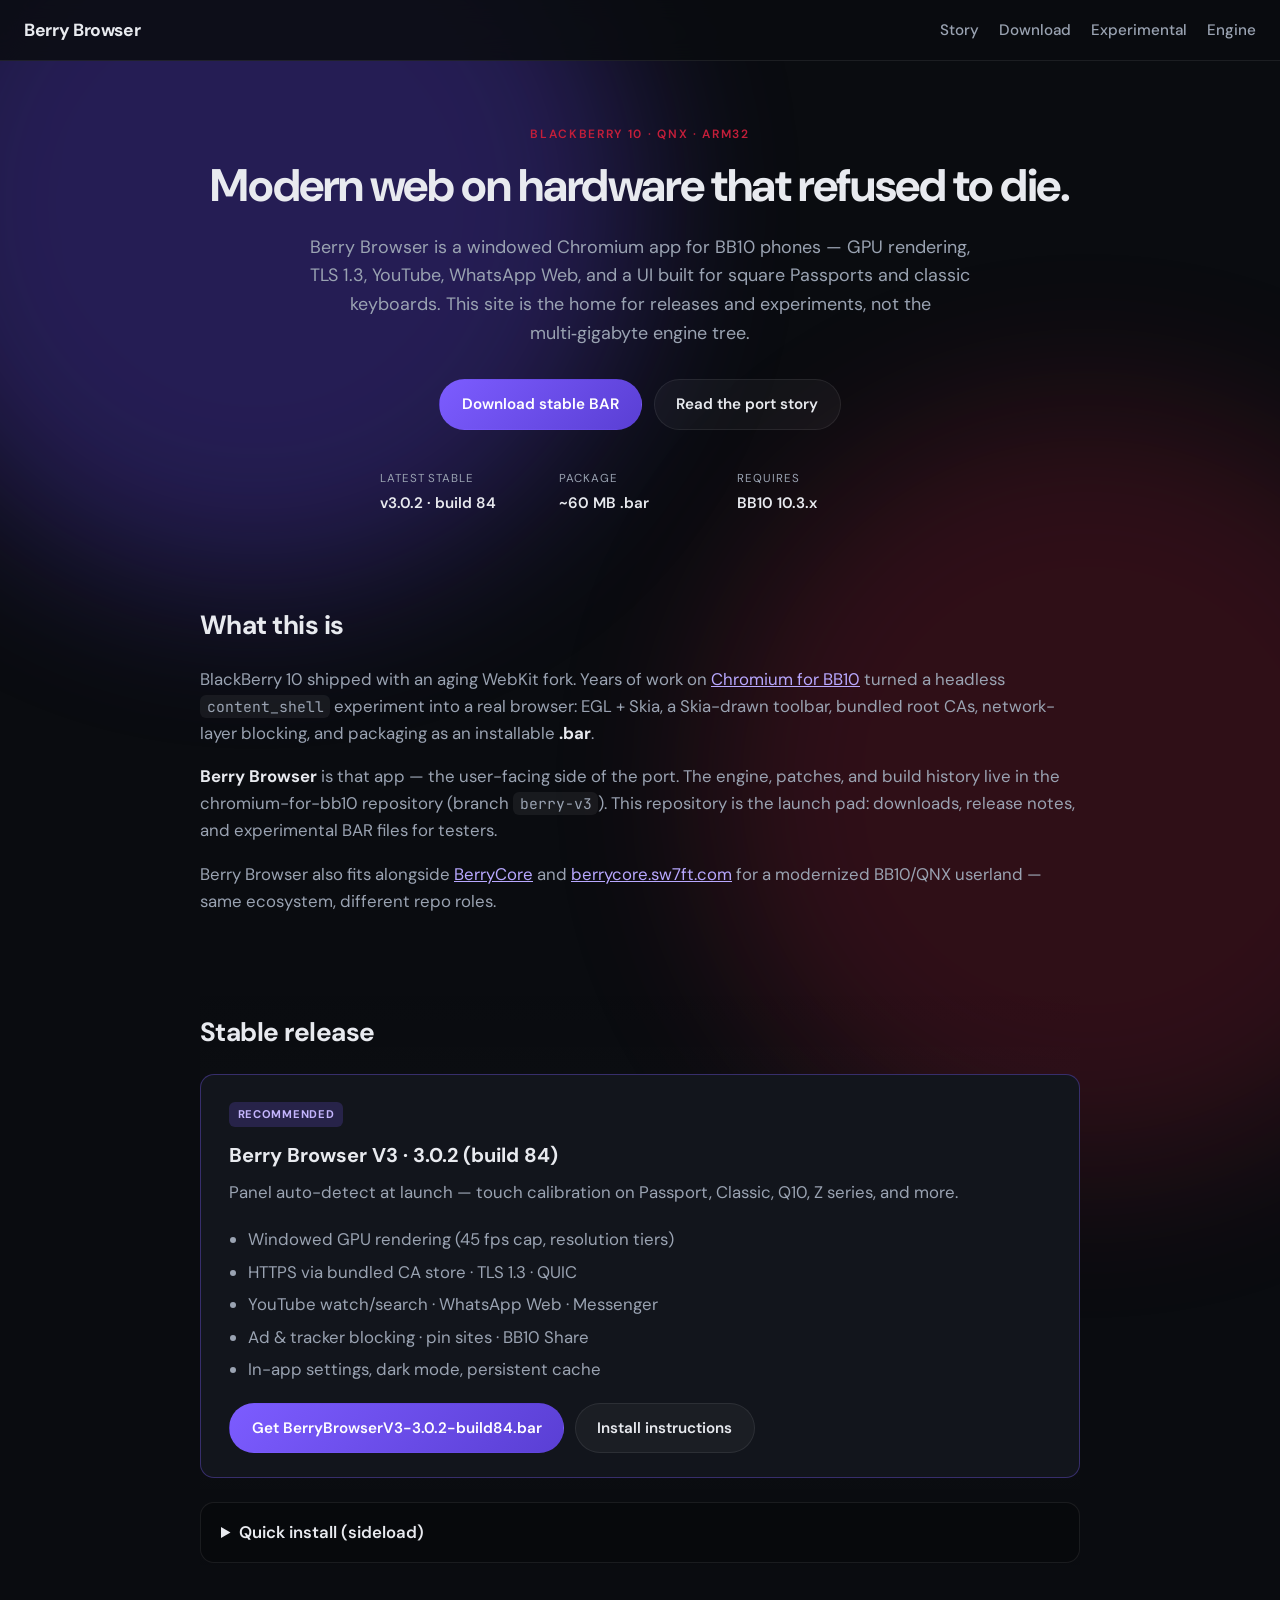
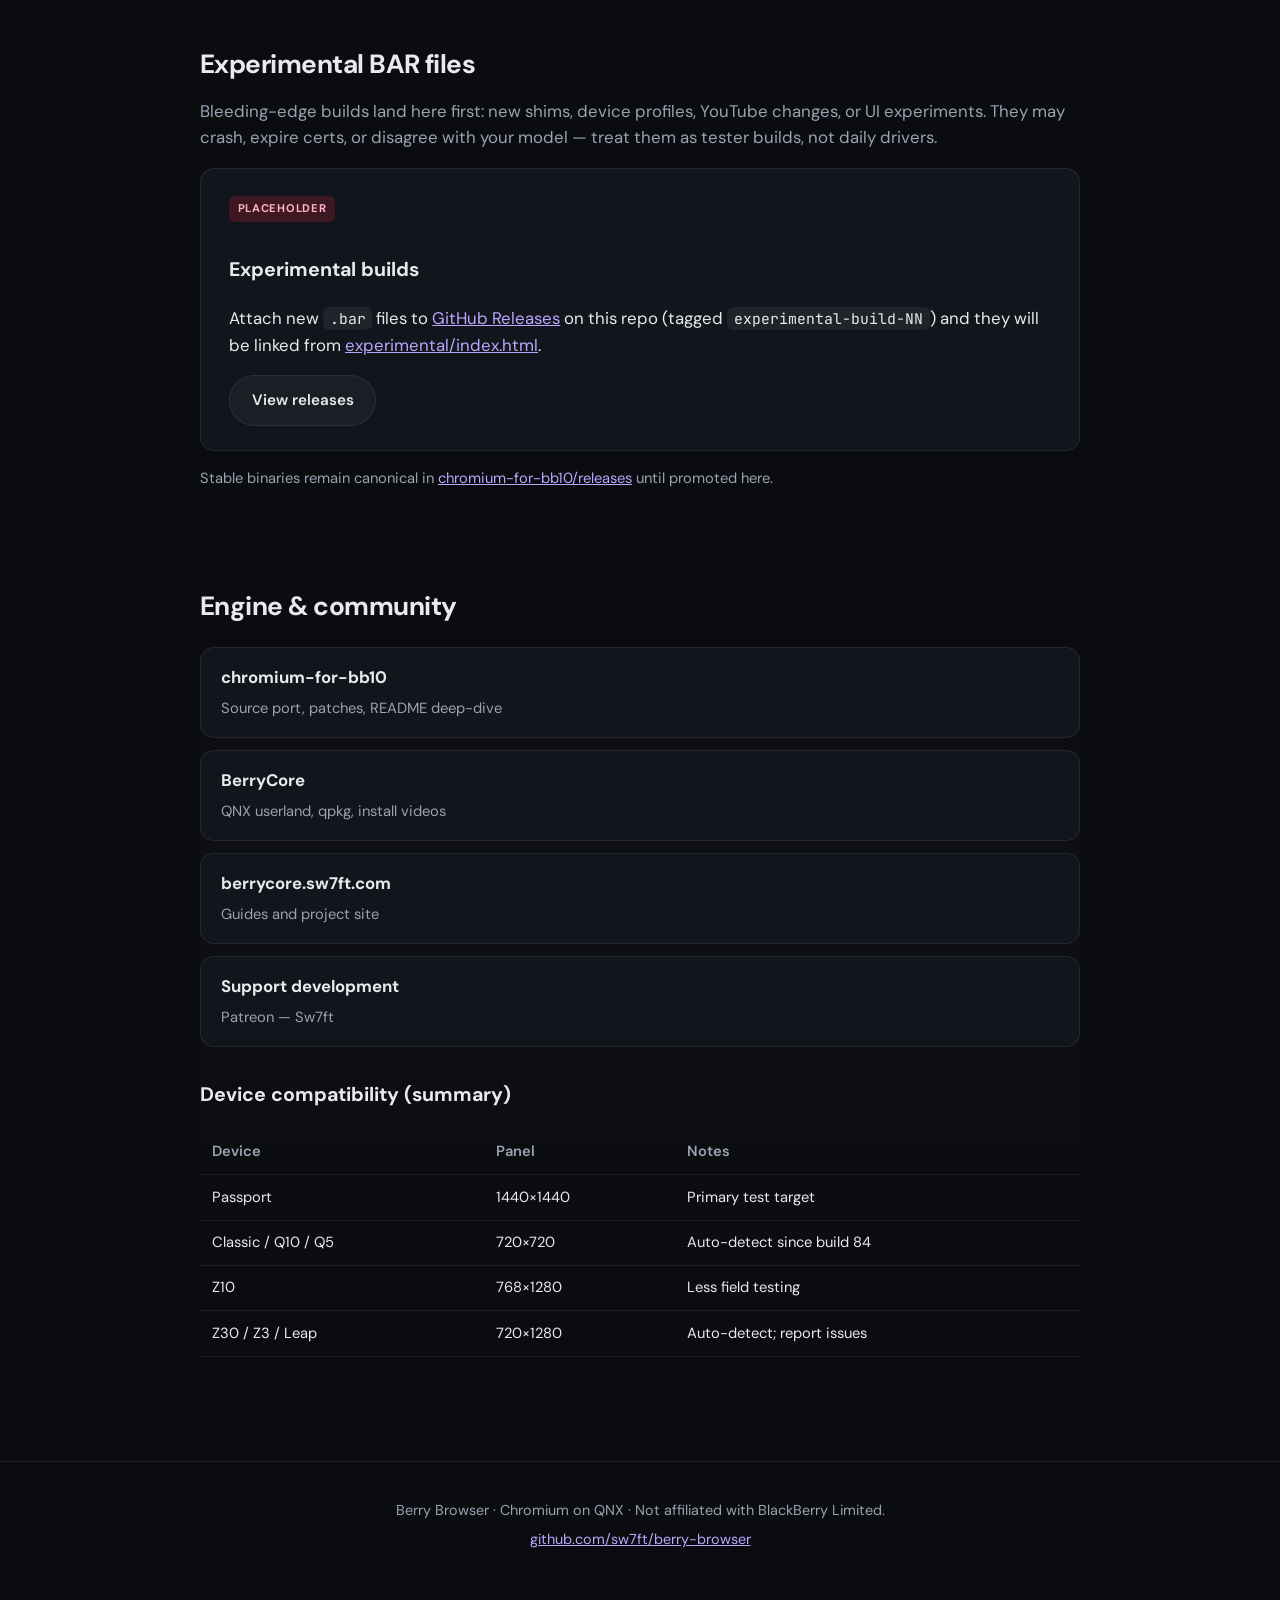
==== index.html @ 130d989e "Add Berry Browser launch page and experimental release hub. Static site for BB10 Chromium browser do" ====
<!DOCTYPE html>
<html lang="en">
<head>
  <meta charset="utf-8">
  <meta name="viewport" content="width=device-width, initial-scale=1">
  <title>Berry Browser — Chromium for BlackBerry 10</title>
  <meta name="description" content="Berry Browser brings a modern Chromium engine to BlackBerry 10 — installable BAR, experimental builds, and the story behind the port.">
  <link rel="preconnect" href="https://fonts.googleapis.com">
  <link rel="preconnect" href="https://fonts.gstatic.com" crossorigin>
  <link href="https://fonts.googleapis.com/css2?family=DM+Sans:ital,opsz,wght@0,9..40,400;0,9..40,500;0,9..40,600;0,9..40,700;1,9..40,400&family=JetBrains+Mono:wght@400;500&display=swap" rel="stylesheet">
  <link rel="stylesheet" href="assets/style.css">
</head>
<body>
  <div class="glow glow-a" aria-hidden="true"></div>
  <div class="glow glow-b" aria-hidden="true"></div>

  <header class="site-header">
    <a class="logo" href="#top">Berry Browser</a>
    <nav class="nav">
      <a href="#story">Story</a>
      <a href="#download">Download</a>
      <a href="#experimental">Experimental</a>
      <a href="#links">Engine</a>
    </nav>
  </header>

  <main id="top">
    <section class="hero">
      <p class="eyebrow">BlackBerry 10 · QNX · ARM32</p>
      <h1>Modern web on hardware that refused to die.</h1>
      <p class="lead">
        Berry Browser is a windowed Chromium app for BB10 phones — GPU rendering, TLS 1.3,
        YouTube, WhatsApp Web, and a UI built for square Passports and classic keyboards.
        This site is the home for releases and experiments, not the multi‑gigabyte engine tree.
      </p>
      <div class="hero-actions">
        <a class="btn btn-primary" href="https://github.com/sw7ft/chromium-for-bb10/raw/main/releases/BerryBrowserV3-3.0.2-build84.bar">
          Download stable BAR
        </a>
        <a class="btn btn-ghost" href="https://github.com/sw7ft/chromium-for-bb10">Read the port story</a>
      </div>
      <dl class="hero-stats">
        <div><dt>Latest stable</dt><dd>v3.0.2 · build 84</dd></div>
        <div><dt>Package</dt><dd>~60&nbsp;MB .bar</dd></div>
        <div><dt>Requires</dt><dd>BB10 10.3.x</dd></div>
      </dl>
    </section>

    <section id="story" class="panel">
      <div class="panel-inner">
        <h2>What this is</h2>
        <div class="prose">
          <p>
            BlackBerry 10 shipped with an aging WebKit fork. Years of work on
            <a href="https://github.com/sw7ft/chromium-for-bb10">Chromium for BB10</a>
            turned a headless <code>content_shell</code> experiment into a real browser:
            EGL + Skia, a Skia-drawn toolbar, bundled root CAs, network-layer blocking,
            and packaging as an installable <strong>.bar</strong>.
          </p>
          <p>
            <strong>Berry Browser</strong> is that app — the user-facing side of the port.
            The engine, patches, and build history live in the chromium-for-bb10 repository
            (branch <code>berry-v3</code>). This repository is the launch pad: downloads,
            release notes, and experimental BAR files for testers.
          </p>
          <p>
            Berry Browser also fits alongside
            <a href="https://github.com/sw7ft/BerryCore">BerryCore</a> and
            <a href="https://berrycore.sw7ft.com/">berrycore.sw7ft.com</a> for a modernized
            BB10/QNX userland — same ecosystem, different repo roles.
          </p>
        </div>
      </div>
    </section>

    <section id="download" class="panel panel-alt">
      <div class="panel-inner">
        <h2>Stable release</h2>
        <article class="release-card release-stable">
          <div class="release-meta">
            <span class="tag tag-stable">Recommended</span>
            <h3>Berry Browser V3 · 3.0.2 (build 84)</h3>
            <p>Panel auto-detect at launch — touch calibration on Passport, Classic, Q10, Z series, and more.</p>
          </div>
          <ul class="feature-list">
            <li>Windowed GPU rendering (45&nbsp;fps cap, resolution tiers)</li>
            <li>HTTPS via bundled CA store · TLS&nbsp;1.3 · QUIC</li>
            <li>YouTube watch/search · WhatsApp Web · Messenger</li>
            <li>Ad &amp; tracker blocking · pin sites · BB10 Share</li>
            <li>In-app settings, dark mode, persistent cache</li>
          </ul>
          <div class="release-actions">
            <a class="btn btn-primary" href="https://github.com/sw7ft/chromium-for-bb10/raw/main/releases/BerryBrowserV3-3.0.2-build84.bar">Get BerryBrowserV3-3.0.2-build84.bar</a>
            <a class="btn btn-ghost" href="https://github.com/sw7ft/chromium-for-bb10/blob/main/README.md#download--berry-browser-v3">Install instructions</a>
          </div>
        </article>

        <details class="install-steps">
          <summary>Quick install (sideload)</summary>
          <ol>
            <li>Enable <strong>Development Mode</strong> (Settings → Security and Privacy).</li>
            <li>Sideload the <code>.bar</code> with Sachesi, DDPB, or an on-device manager that supports BAR installs.</li>
            <li>Launch <strong>Berry Browser</strong> from the home screen.</li>
          </ol>
          <p class="note">Some BerryCore workflows expect a rooted device and <code>qpkg</code>; sideload paths vary by setup — see BerryCore docs if you install via package manager instead.</p>
        </details>
      </div>
    </section>

    <section id="experimental" class="panel">
      <div class="panel-inner">
        <h2>Experimental BAR files</h2>
        <p class="section-intro">
          Bleeding-edge builds land here first: new shims, device profiles, YouTube changes,
          or UI experiments. They may crash, expire certs, or disagree with your model — treat
          them as tester builds, not daily drivers.
        </p>
        <div class="release-grid">
          <article class="release-card release-experimental">
            <span class="tag tag-exp">Placeholder</span>
            <h3>Experimental builds</h3>
            <p>
              Attach new <code>.bar</code> files to
              <a href="https://github.com/sw7ft/berry-browser/releases">GitHub Releases</a>
              on this repo (tagged <code>experimental-build-NN</code>) and they will be linked from
              <a href="experimental/index.html">experimental/index.html</a>.
            </p>
            <a class="btn btn-ghost" href="https://github.com/sw7ft/berry-browser/releases">View releases</a>
          </article>
        </div>
        <p class="note">
          Stable binaries remain canonical in
          <a href="https://github.com/sw7ft/chromium-for-bb10/tree/main/releases">chromium-for-bb10/releases</a>
          until promoted here.
        </p>
      </div>
    </section>

    <section id="links" class="panel panel-alt">
      <div class="panel-inner">
        <h2>Engine &amp; community</h2>
        <ul class="link-grid">
          <li>
            <a href="https://github.com/sw7ft/chromium-for-bb10">
              <strong>chromium-for-bb10</strong>
              <span>Source port, patches, README deep-dive</span>
            </a>
          </li>
          <li>
            <a href="https://github.com/sw7ft/BerryCore">
              <strong>BerryCore</strong>
              <span>QNX userland, qpkg, install videos</span>
            </a>
          </li>
          <li>
            <a href="https://berrycore.sw7ft.com/">
              <strong>berrycore.sw7ft.com</strong>
              <span>Guides and project site</span>
            </a>
          </li>
          <li>
            <a href="https://www.patreon.com/c/Sw7ft">
              <strong>Support development</strong>
              <span>Patreon — Sw7ft</span>
            </a>
          </li>
        </ul>
        <h3>Device compatibility (summary)</h3>
        <table class="compat">
          <thead><tr><th>Device</th><th>Panel</th><th>Notes</th></tr></thead>
          <tbody>
            <tr><td>Passport</td><td>1440×1440</td><td>Primary test target</td></tr>
            <tr><td>Classic / Q10 / Q5</td><td>720×720</td><td>Auto-detect since build 84</td></tr>
            <tr><td>Z10</td><td>768×1280</td><td>Less field testing</td></tr>
            <tr><td>Z30 / Z3 / Leap</td><td>720×1280</td><td>Auto-detect; report issues</td></tr>
          </tbody>
        </table>
      </div>
    </section>
  </main>

  <footer class="site-footer">
    <p>Berry Browser · Chromium on QNX · Not affiliated with BlackBerry Limited.</p>
    <p><a href="https://github.com/sw7ft/berry-browser">github.com/sw7ft/berry-browser</a></p>
  </footer>
</body>
</html>
---- assets/style.css ----
:root {
  --bg: #0a0c10;
  --bg-elev: #12151c;
  --bg-alt: #0e1118;
  --text: #e8eaef;
  --muted: #9aa3b2;
  --accent: #7c5cff;
  --accent-dim: #5a3fd4;
  --berry: #c41e3a;
  --border: rgba(255, 255, 255, 0.08);
  --radius: 14px;
  --font: "DM Sans", system-ui, sans-serif;
  --mono: "JetBrains Mono", ui-monospace, monospace;
}

*, *::before, *::after { box-sizing: border-box; }

html { scroll-behavior: smooth; }

body {
  margin: 0;
  font-family: var(--font);
  font-size: 1.05rem;
  line-height: 1.6;
  color: var(--text);
  background: var(--bg);
  min-height: 100vh;
}

a { color: #b8a8ff; }
a:hover { color: #d4cbff; }

code {
  font-family: var(--mono);
  font-size: 0.88em;
  background: rgba(255, 255, 255, 0.06);
  padding: 0.15em 0.45em;
  border-radius: 6px;
}

.glow {
  position: fixed;
  width: 60vmax;
  height: 60vmax;
  border-radius: 50%;
  filter: blur(80px);
  opacity: 0.35;
  pointer-events: none;
  z-index: 0;
}
.glow-a { top: -20%; left: -10%; background: var(--accent-dim); }
.glow-b { bottom: -30%; right: -15%; background: var(--berry); opacity: 0.2; }

.site-header {
  position: sticky;
  top: 0;
  z-index: 10;
  display: flex;
  align-items: center;
  justify-content: space-between;
  padding: 1rem 1.5rem;
  background: rgba(10, 12, 16, 0.85);
  backdrop-filter: blur(12px);
  border-bottom: 1px solid var(--border);
}

.logo {
  font-weight: 700;
  font-size: 1.1rem;
  text-decoration: none;
  color: var(--text);
  letter-spacing: -0.02em;
}

.nav { display: flex; gap: 1.25rem; flex-wrap: wrap; }
.nav a {
  color: var(--muted);
  text-decoration: none;
  font-size: 0.95rem;
  font-weight: 500;
}
.nav a:hover { color: var(--text); }

main {
  position: relative;
  z-index: 1;
  max-width: 920px;
  margin: 0 auto;
  padding: 0 1.25rem 4rem;
}

.hero {
  padding: 4rem 0 3rem;
  text-align: center;
}

.eyebrow {
  text-transform: uppercase;
  letter-spacing: 0.14em;
  font-size: 0.75rem;
  font-weight: 600;
  color: var(--berry);
  margin: 0 0 1rem;
}

.hero h1 {
  font-size: clamp(2rem, 5vw, 2.85rem);
  line-height: 1.15;
  letter-spacing: -0.03em;
  margin: 0 0 1.25rem;
  font-weight: 700;
}

.lead {
  color: var(--muted);
  max-width: 42rem;
  margin: 0 auto 2rem;
  font-size: 1.12rem;
}

.hero-actions {
  display: flex;
  flex-wrap: wrap;
  gap: 0.75rem;
  justify-content: center;
  margin-bottom: 2.5rem;
}

.btn {
  display: inline-flex;
  align-items: center;
  justify-content: center;
  padding: 0.75rem 1.35rem;
  border-radius: 999px;
  font-weight: 600;
  font-size: 0.95rem;
  text-decoration: none;
  border: 1px solid transparent;
  transition: transform 0.15s ease, background 0.15s ease;
}
.btn:hover { transform: translateY(-1px); }

.btn-primary {
  background: linear-gradient(135deg, var(--accent), var(--accent-dim));
  color: #fff;
}
.btn-primary:hover { color: #fff; filter: brightness(1.08); }

.btn-ghost {
  border-color: var(--border);
  color: var(--text);
  background: rgba(255, 255, 255, 0.04);
}
.btn-ghost:hover { background: rgba(255, 255, 255, 0.08); color: #fff; }

.hero-stats {
  display: grid;
  grid-template-columns: repeat(auto-fit, minmax(140px, 1fr));
  gap: 1rem;
  max-width: 520px;
  margin: 0 auto;
  text-align: left;
}
.hero-stats dt {
  font-size: 0.72rem;
  text-transform: uppercase;
  letter-spacing: 0.08em;
  color: var(--muted);
  margin: 0;
}
.hero-stats dd {
  margin: 0.2rem 0 0;
  font-weight: 600;
  font-size: 0.95rem;
}

.panel { padding: 2.5rem 0; }
.panel-alt { background: linear-gradient(180deg, transparent, rgba(255,255,255,0.02) 40%, transparent); }

.panel-inner h2 {
  font-size: 1.65rem;
  letter-spacing: -0.02em;
  margin: 0 0 1.25rem;
}

.section-intro { color: var(--muted); margin-top: -0.5rem; }

.prose p { color: var(--muted); }
.prose p strong { color: var(--text); }

.release-card {
  background: var(--bg-elev);
  border: 1px solid var(--border);
  border-radius: var(--radius);
  padding: 1.5rem 1.75rem;
}

.release-stable { border-color: rgba(124, 92, 255, 0.35); }

.tag {
  display: inline-block;
  font-size: 0.7rem;
  font-weight: 700;
  text-transform: uppercase;
  letter-spacing: 0.06em;
  padding: 0.25rem 0.55rem;
  border-radius: 6px;
  margin-bottom: 0.75rem;
}
.tag-stable { background: rgba(124, 92, 255, 0.2); color: #c4b5fd; }
.tag-exp { background: rgba(196, 30, 58, 0.25); color: #ffb3c1; }

.release-meta h3 { margin: 0 0 0.5rem; font-size: 1.25rem; }
.release-meta p { color: var(--muted); margin: 0; }

.feature-list {
  margin: 1.25rem 0;
  padding-left: 1.2rem;
  color: var(--muted);
}
.feature-list li { margin: 0.35rem 0; }

.release-actions {
  display: flex;
  flex-wrap: wrap;
  gap: 0.65rem;
}

.install-steps {
  margin-top: 1.5rem;
  padding: 1rem 1.25rem;
  background: rgba(0, 0, 0, 0.25);
  border-radius: var(--radius);
  border: 1px solid var(--border);
}
.install-steps summary {
  cursor: pointer;
  font-weight: 600;
}
.install-steps ol { color: var(--muted); }

.note {
  font-size: 0.92rem;
  color: var(--muted);
  margin-top: 1rem;
}

.release-grid {
  display: grid;
  gap: 1rem;
}

.link-grid {
  list-style: none;
  padding: 0;
  margin: 0 0 2rem;
  display: grid;
  gap: 0.75rem;
}
.link-grid a {
  display: block;
  padding: 1rem 1.25rem;
  background: var(--bg-elev);
  border: 1px solid var(--border);
  border-radius: var(--radius);
  text-decoration: none;
}
.link-grid strong { display: block; color: var(--text); margin-bottom: 0.2rem; }
.link-grid span { color: var(--muted); font-size: 0.92rem; }

.compat {
  width: 100%;
  border-collapse: collapse;
  font-size: 0.92rem;
}
.compat th, .compat td {
  text-align: left;
  padding: 0.65rem 0.75rem;
  border-bottom: 1px solid var(--border);
}
.compat th { color: var(--muted); font-weight: 600; }

.site-footer {
  position: relative;
  z-index: 1;
  text-align: center;
  padding: 2rem 1rem 3rem;
  color: var(--muted);
  font-size: 0.9rem;
  border-top: 1px solid var(--border);
}
.site-footer p { margin: 0.35rem 0; }

@media (max-width: 640px) {
  .site-header { flex-direction: column; gap: 0.75rem; align-items: flex-start; }
  .hero { padding-top: 2.5rem; }
}
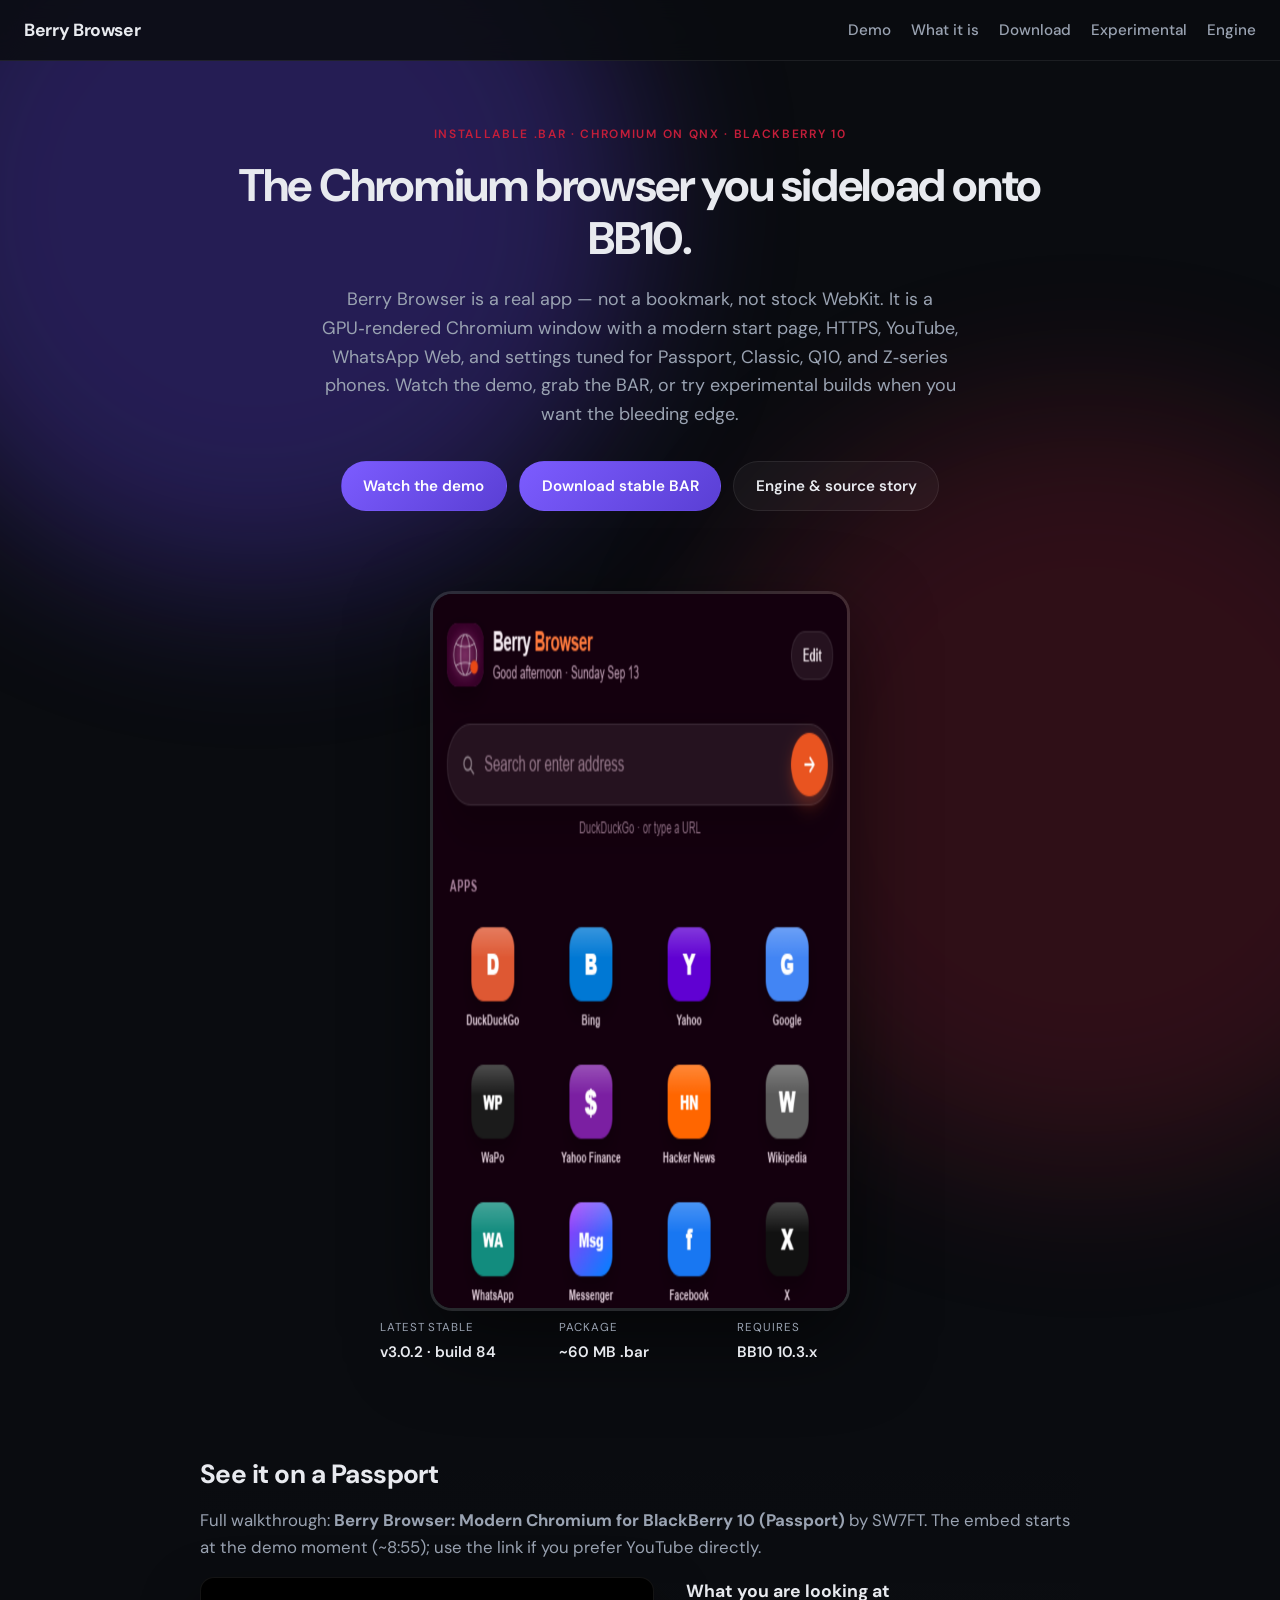
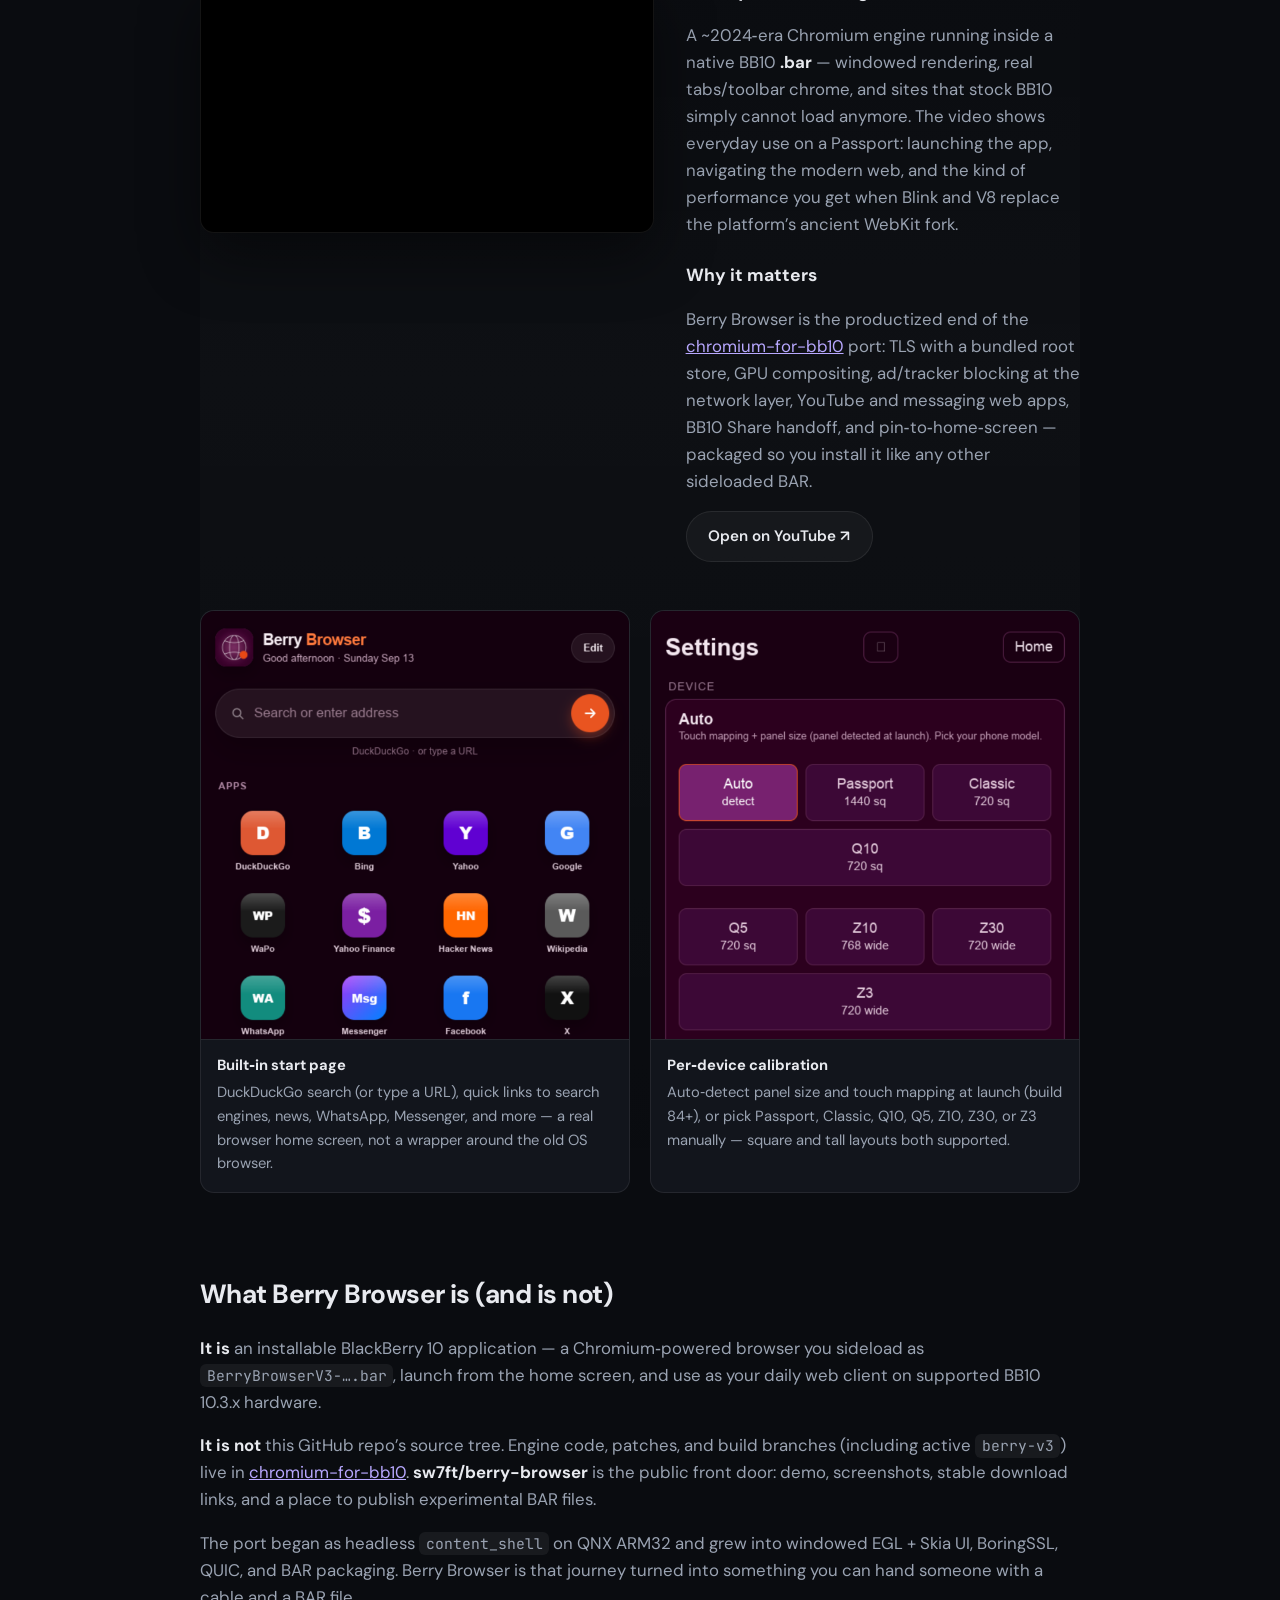
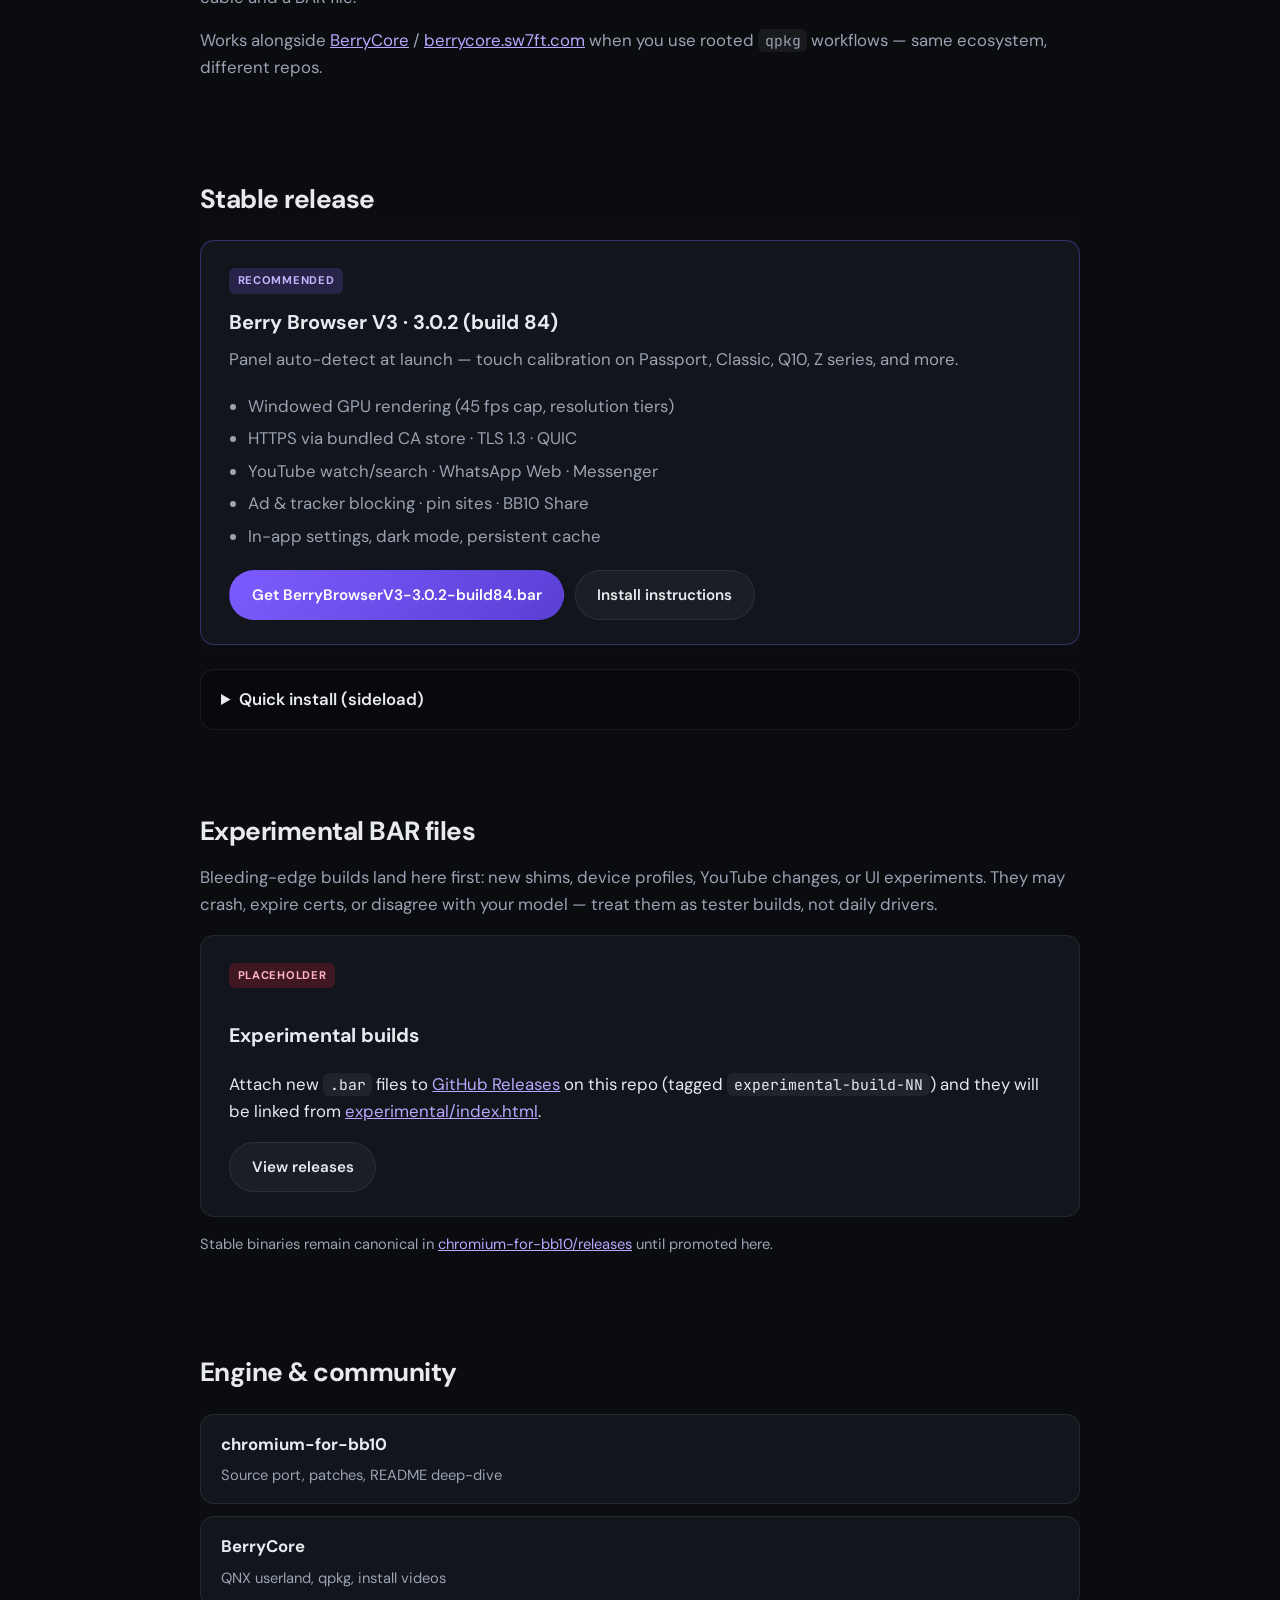
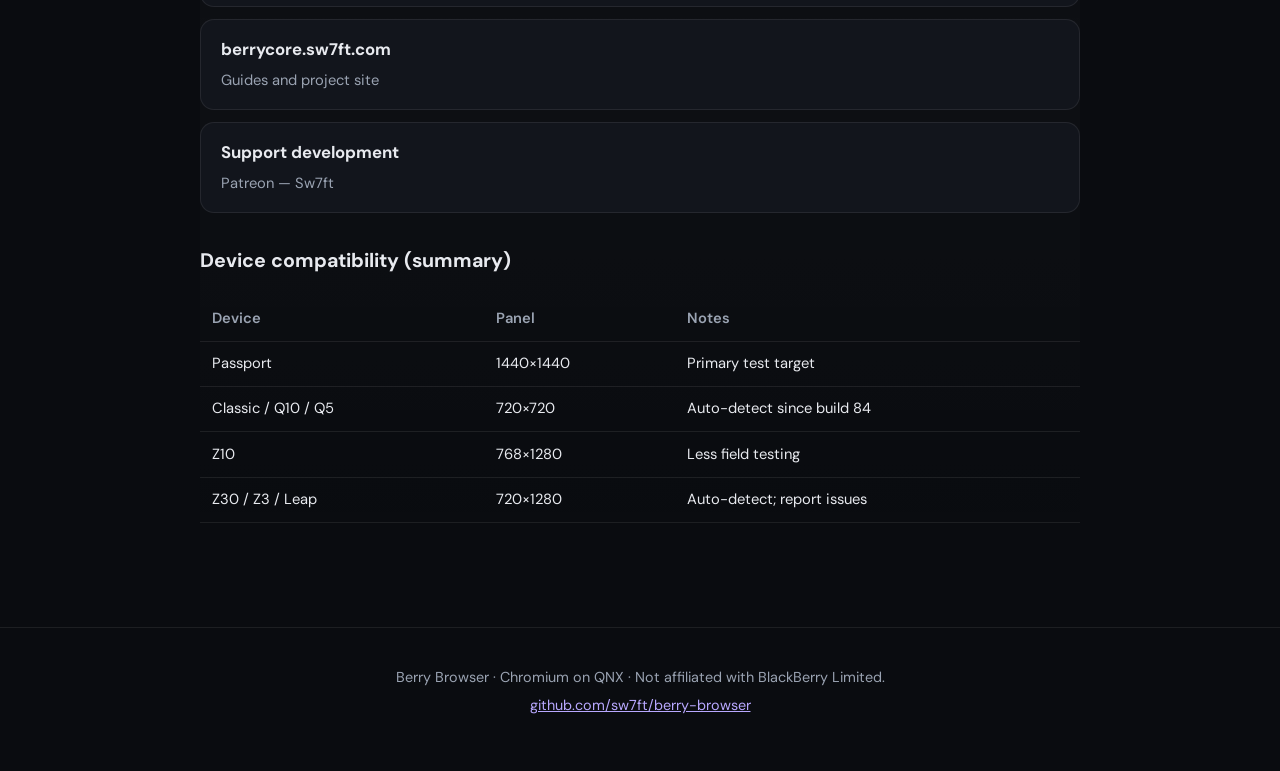
==== commit 034afc40: "Add demo video, screenshots, and clearer product marketing. YouTube walkthrough at 8:55, start page " ====
--- a/index.html
+++ b/index.html
@@ -4,7 +4,7 @@
   <meta charset="utf-8">
   <meta name="viewport" content="width=device-width, initial-scale=1">
   <title>Berry Browser — Chromium for BlackBerry 10</title>
-  <meta name="description" content="Berry Browser brings a modern Chromium engine to BlackBerry 10 — installable BAR, experimental builds, and the story behind the port.">
+  <meta name="description" content="Berry Browser — sideloadable Chromium .bar for BlackBerry 10. Demo video, screenshots, stable BAR download, experimental builds.">
   <link rel="preconnect" href="https://fonts.googleapis.com">
   <link rel="preconnect" href="https://fonts.gstatic.com" crossorigin>
   <link href="https://fonts.googleapis.com/css2?family=DM+Sans:ital,opsz,wght@0,9..40,400;0,9..40,500;0,9..40,600;0,9..40,700;1,9..40,400&family=JetBrains+Mono:wght@400;500&display=swap" rel="stylesheet">
@@ -17,7 +17,8 @@
   <header class="site-header">
     <a class="logo" href="#top">Berry Browser</a>
     <nav class="nav">
-      <a href="#story">Story</a>
+      <a href="#demo">Demo</a>
+      <a href="#story">What it is</a>
       <a href="#download">Download</a>
       <a href="#experimental">Experimental</a>
       <a href="#links">Engine</a>
@@ -26,19 +27,22 @@
 
   <main id="top">
     <section class="hero">
-      <p class="eyebrow">BlackBerry 10 · QNX · ARM32</p>
-      <h1>Modern web on hardware that refused to die.</h1>
+      <p class="eyebrow">Installable .bar · Chromium on QNX · BlackBerry 10</p>
+      <h1>The Chromium browser you sideload onto BB10.</h1>
       <p class="lead">
-        Berry Browser is a windowed Chromium app for BB10 phones — GPU rendering, TLS 1.3,
-        YouTube, WhatsApp Web, and a UI built for square Passports and classic keyboards.
-        This site is the home for releases and experiments, not the multi‑gigabyte engine tree.
+        Berry Browser is a real app — not a bookmark, not stock WebKit. It is a GPU‑rendered
+        Chromium window with a modern start page, HTTPS, YouTube, WhatsApp Web, and settings
+        tuned for Passport, Classic, Q10, and Z‑series phones. Watch the demo, grab the BAR,
+        or try experimental builds when you want the bleeding edge.
       </p>
       <div class="hero-actions">
+        <a class="btn btn-primary" href="#demo">Watch the demo</a>
         <a class="btn btn-primary" href="https://github.com/sw7ft/chromium-for-bb10/raw/main/releases/BerryBrowserV3-3.0.2-build84.bar">
           Download stable BAR
         </a>
-        <a class="btn btn-ghost" href="https://github.com/sw7ft/chromium-for-bb10">Read the port story</a>
-      </div>
+        <a class="btn btn-ghost" href="https://github.com/sw7ft/chromium-for-bb10">Engine &amp; source story</a>
+      </div>
+      <img class="hero-shot" src="assets/screenshots/start-page.png" width="720" height="720" alt="Berry Browser start page on BlackBerry 10 — search bar and app shortcuts">
       <dl class="hero-stats">
         <div><dt>Latest stable</dt><dd>v3.0.2 · build 84</dd></div>
         <div><dt>Package</dt><dd>~60&nbsp;MB .bar</dd></div>
@@ -46,28 +50,93 @@
       </dl>
     </section>
 
+    <section id="demo" class="panel panel-alt">
+      <div class="panel-inner">
+        <h2>See it on a Passport</h2>
+        <p class="section-intro">
+          Full walkthrough: <strong>Berry Browser: Modern Chromium for BlackBerry 10 (Passport)</strong>
+          by SW7FT. The embed starts at the demo moment (~8:55); use the link if you prefer YouTube directly.
+        </p>
+        <div class="demo-block">
+          <div class="video-wrap">
+            <iframe
+              title="Berry Browser demo on BlackBerry 10 Passport"
+              src="https://www.youtube.com/embed/5H_1-b8XfA0?start=535"
+              allow="accelerometer; autoplay; clipboard-write; encrypted-media; gyroscope; picture-in-picture; web-share"
+              allowfullscreen
+              loading="lazy"
+              referrerpolicy="strict-origin-when-cross-origin"></iframe>
+          </div>
+          <div class="demo-copy prose">
+            <h3>What you are looking at</h3>
+            <p>
+              A ~2024‑era Chromium engine running inside a native BB10 <strong>.bar</strong> —
+              windowed rendering, real tabs/toolbar chrome, and sites that stock BB10 simply
+              cannot load anymore. The video shows everyday use on a Passport: launching the app,
+              navigating the modern web, and the kind of performance you get when Blink and V8
+              replace the platform’s ancient WebKit fork.
+            </p>
+            <h3>Why it matters</h3>
+            <p>
+              Berry Browser is the productized end of the
+              <a href="https://github.com/sw7ft/chromium-for-bb10">chromium-for-bb10</a> port:
+              TLS with a bundled root store, GPU compositing, ad/tracker blocking at the network
+              layer, YouTube and messaging web apps, BB10 Share handoff, and pin‑to‑home‑screen —
+              packaged so you install it like any other sideloaded BAR.
+            </p>
+            <p>
+              <a class="btn btn-ghost" href="https://www.youtube.com/watch?v=5H_1-b8XfA0&t=535s">Open on YouTube ↗</a>
+            </p>
+          </div>
+        </div>
+
+        <div class="screenshot-grid">
+          <figure class="shot">
+            <img src="assets/screenshots/start-page.png" width="720" height="720" alt="Berry Browser new tab page with search and shortcuts">
+            <figcaption>
+              <strong>Built‑in start page</strong>
+              DuckDuckGo search (or type a URL), quick links to search engines, news, WhatsApp,
+              Messenger, and more — a real browser home screen, not a wrapper around the old OS browser.
+            </figcaption>
+          </figure>
+          <figure class="shot">
+            <img src="assets/screenshots/device-settings.png" width="720" height="720" alt="Berry Browser settings — device auto-detect and BB10 models">
+            <figcaption>
+              <strong>Per‑device calibration</strong>
+              Auto‑detect panel size and touch mapping at launch (build 84+), or pick Passport, Classic,
+              Q10, Q5, Z10, Z30, or Z3 manually — square and tall layouts both supported.
+            </figcaption>
+          </figure>
+        </div>
+      </div>
+    </section>
+
     <section id="story" class="panel">
       <div class="panel-inner">
-        <h2>What this is</h2>
+        <h2>What Berry Browser is (and is not)</h2>
         <div class="prose">
           <p>
-            BlackBerry 10 shipped with an aging WebKit fork. Years of work on
-            <a href="https://github.com/sw7ft/chromium-for-bb10">Chromium for BB10</a>
-            turned a headless <code>content_shell</code> experiment into a real browser:
-            EGL + Skia, a Skia-drawn toolbar, bundled root CAs, network-layer blocking,
-            and packaging as an installable <strong>.bar</strong>.
-          </p>
-          <p>
-            <strong>Berry Browser</strong> is that app — the user-facing side of the port.
-            The engine, patches, and build history live in the chromium-for-bb10 repository
-            (branch <code>berry-v3</code>). This repository is the launch pad: downloads,
-            release notes, and experimental BAR files for testers.
-          </p>
-          <p>
-            Berry Browser also fits alongside
-            <a href="https://github.com/sw7ft/BerryCore">BerryCore</a> and
-            <a href="https://berrycore.sw7ft.com/">berrycore.sw7ft.com</a> for a modernized
-            BB10/QNX userland — same ecosystem, different repo roles.
+            <strong>It is</strong> an installable BlackBerry 10 application — a Chromium‑powered
+            browser you sideload as <code>BerryBrowserV3-….bar</code>, launch from the home screen,
+            and use as your daily web client on supported BB10 10.3.x hardware.
+          </p>
+          <p>
+            <strong>It is not</strong> this GitHub repo’s source tree. Engine code, patches, and
+            build branches (including active <code>berry-v3</code>) live in
+            <a href="https://github.com/sw7ft/chromium-for-bb10">chromium-for-bb10</a>.
+            <strong>sw7ft/berry-browser</strong> is the public front door: demo, screenshots,
+            stable download links, and a place to publish experimental BAR files.
+          </p>
+          <p>
+            The port began as headless <code>content_shell</code> on QNX ARM32 and grew into
+            windowed EGL + Skia UI, BoringSSL, QUIC, and BAR packaging. Berry Browser is that
+            journey turned into something you can hand someone with a cable and a BAR file.
+          </p>
+          <p>
+            Works alongside
+            <a href="https://github.com/sw7ft/BerryCore">BerryCore</a> /
+            <a href="https://berrycore.sw7ft.com/">berrycore.sw7ft.com</a> when you use rooted
+            <code>qpkg</code> workflows — same ecosystem, different repos.
           </p>
         </div>
       </div>
--- a/assets/style.css
+++ b/assets/style.css
@@ -291,6 +291,76 @@
 }
 .site-footer p { margin: 0.35rem 0; }
 
+.demo-block {
+  display: grid;
+  gap: 2rem;
+}
+@media (min-width: 820px) {
+  .demo-block { grid-template-columns: 1.15fr 1fr; align-items: start; }
+}
+
+.video-wrap {
+  position: relative;
+  width: 100%;
+  aspect-ratio: 16 / 9;
+  border-radius: var(--radius);
+  overflow: hidden;
+  border: 1px solid var(--border);
+  background: #000;
+  box-shadow: 0 24px 60px rgba(0, 0, 0, 0.45);
+}
+.video-wrap iframe {
+  position: absolute;
+  inset: 0;
+  width: 100%;
+  height: 100%;
+  border: 0;
+}
+
+.demo-copy h3 {
+  margin: 1.5rem 0 0.75rem;
+  font-size: 1.1rem;
+}
+.demo-copy h3:first-child { margin-top: 0; }
+
+.screenshot-grid {
+  display: grid;
+  gap: 1.25rem;
+  margin-top: 2rem;
+}
+@media (min-width: 640px) {
+  .screenshot-grid { grid-template-columns: 1fr 1fr; }
+}
+
+.shot {
+  margin: 0;
+  background: var(--bg-elev);
+  border: 1px solid var(--border);
+  border-radius: var(--radius);
+  overflow: hidden;
+}
+.shot img {
+  display: block;
+  width: 100%;
+  height: auto;
+  vertical-align: middle;
+}
+.shot figcaption {
+  padding: 0.85rem 1rem 1rem;
+  font-size: 0.92rem;
+  color: var(--muted);
+  border-top: 1px solid var(--border);
+}
+.shot figcaption strong { color: var(--text); display: block; margin-bottom: 0.25rem; }
+
+.hero-shot {
+  margin: 2.5rem auto 0;
+  max-width: 420px;
+  border-radius: 22px;
+  border: 3px solid rgba(255, 255, 255, 0.12);
+  box-shadow: 0 32px 80px rgba(0, 0, 0, 0.55);
+}
+
 @media (max-width: 640px) {
   .site-header { flex-direction: column; gap: 0.75rem; align-items: flex-start; }
   .hero { padding-top: 2.5rem; }
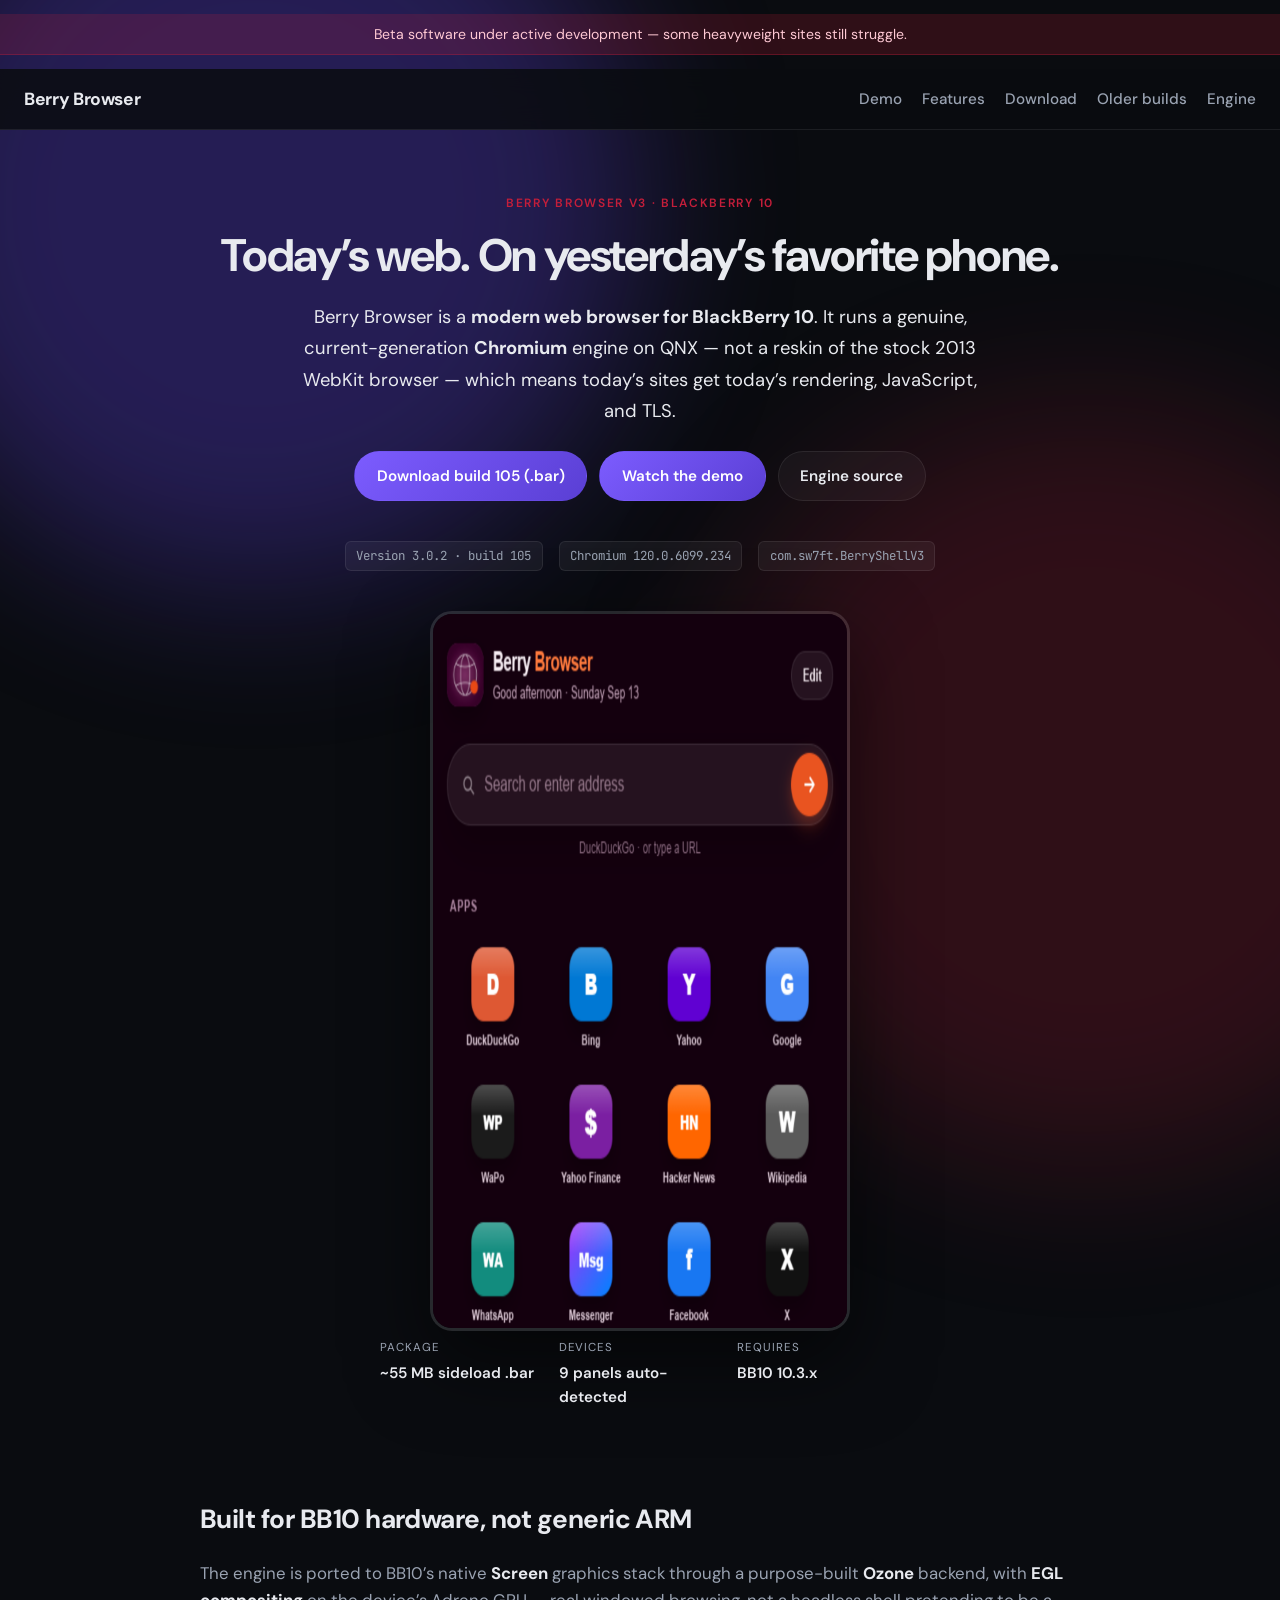
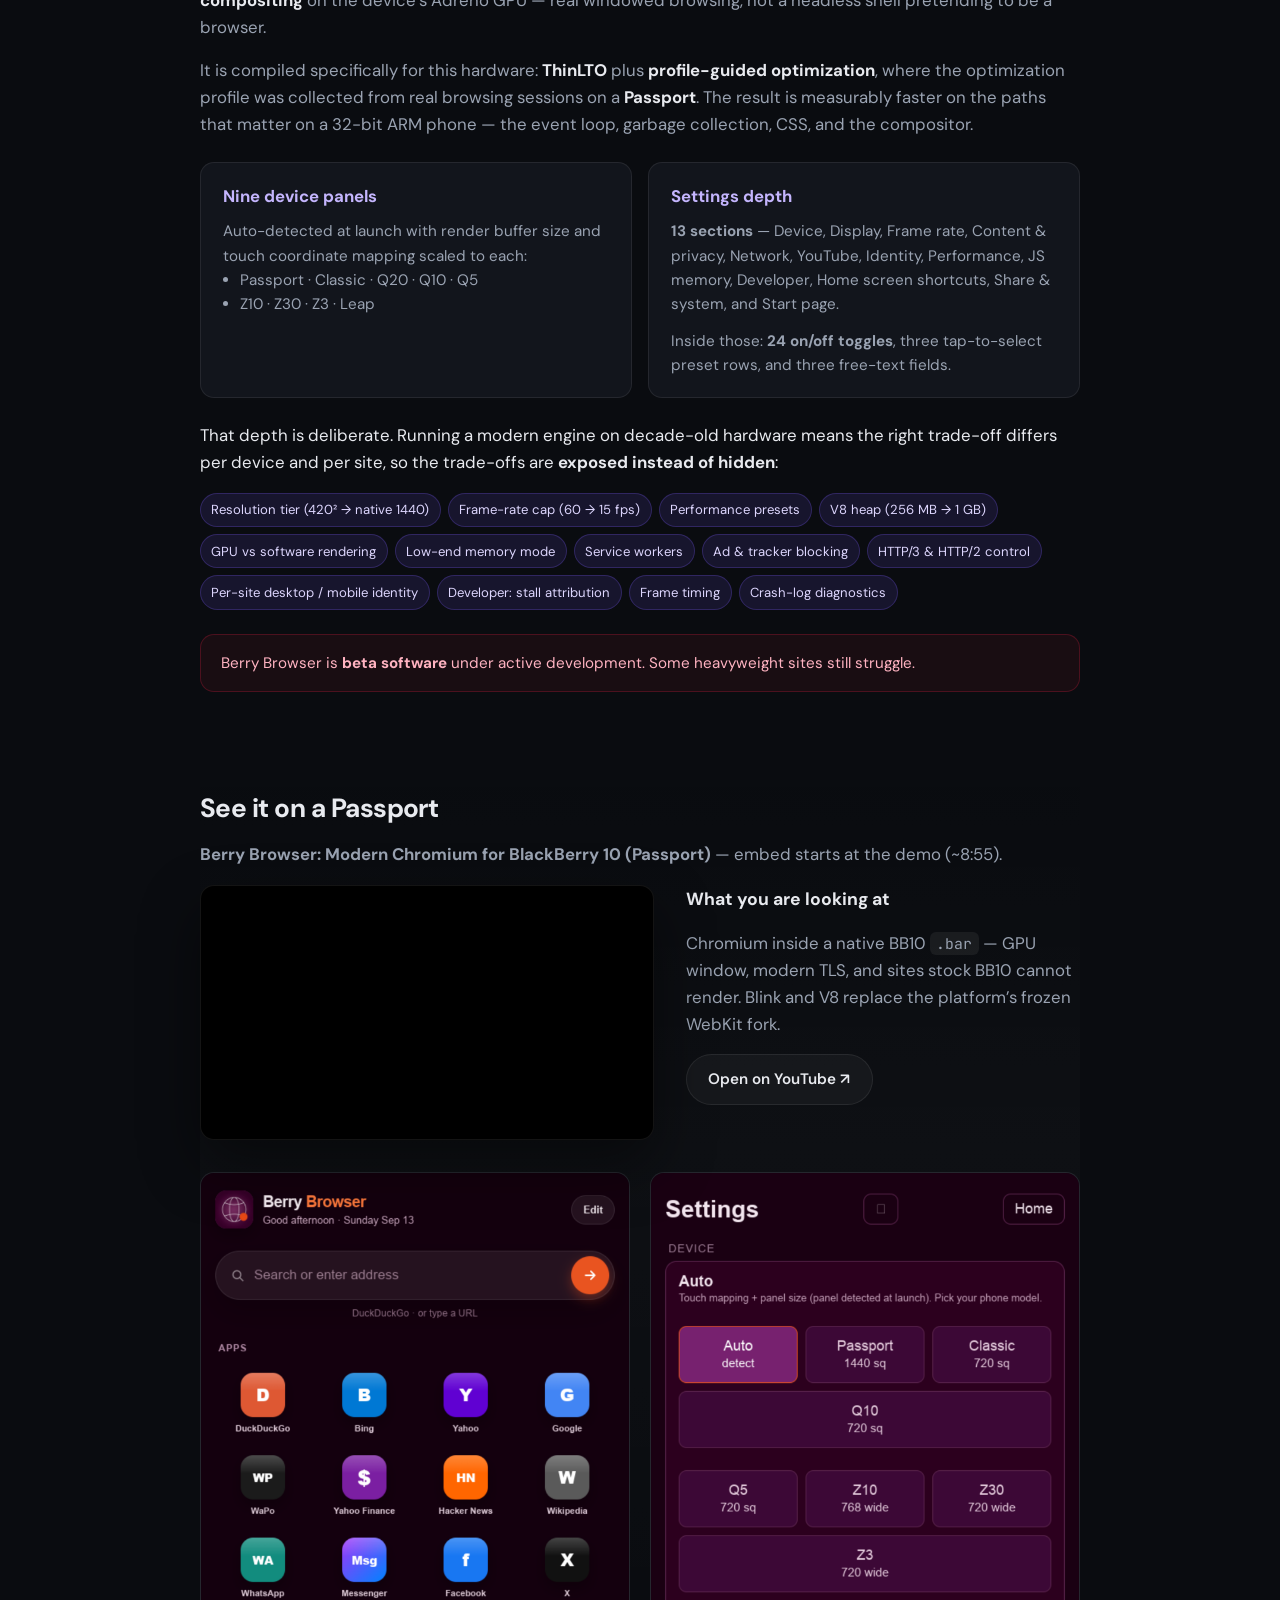
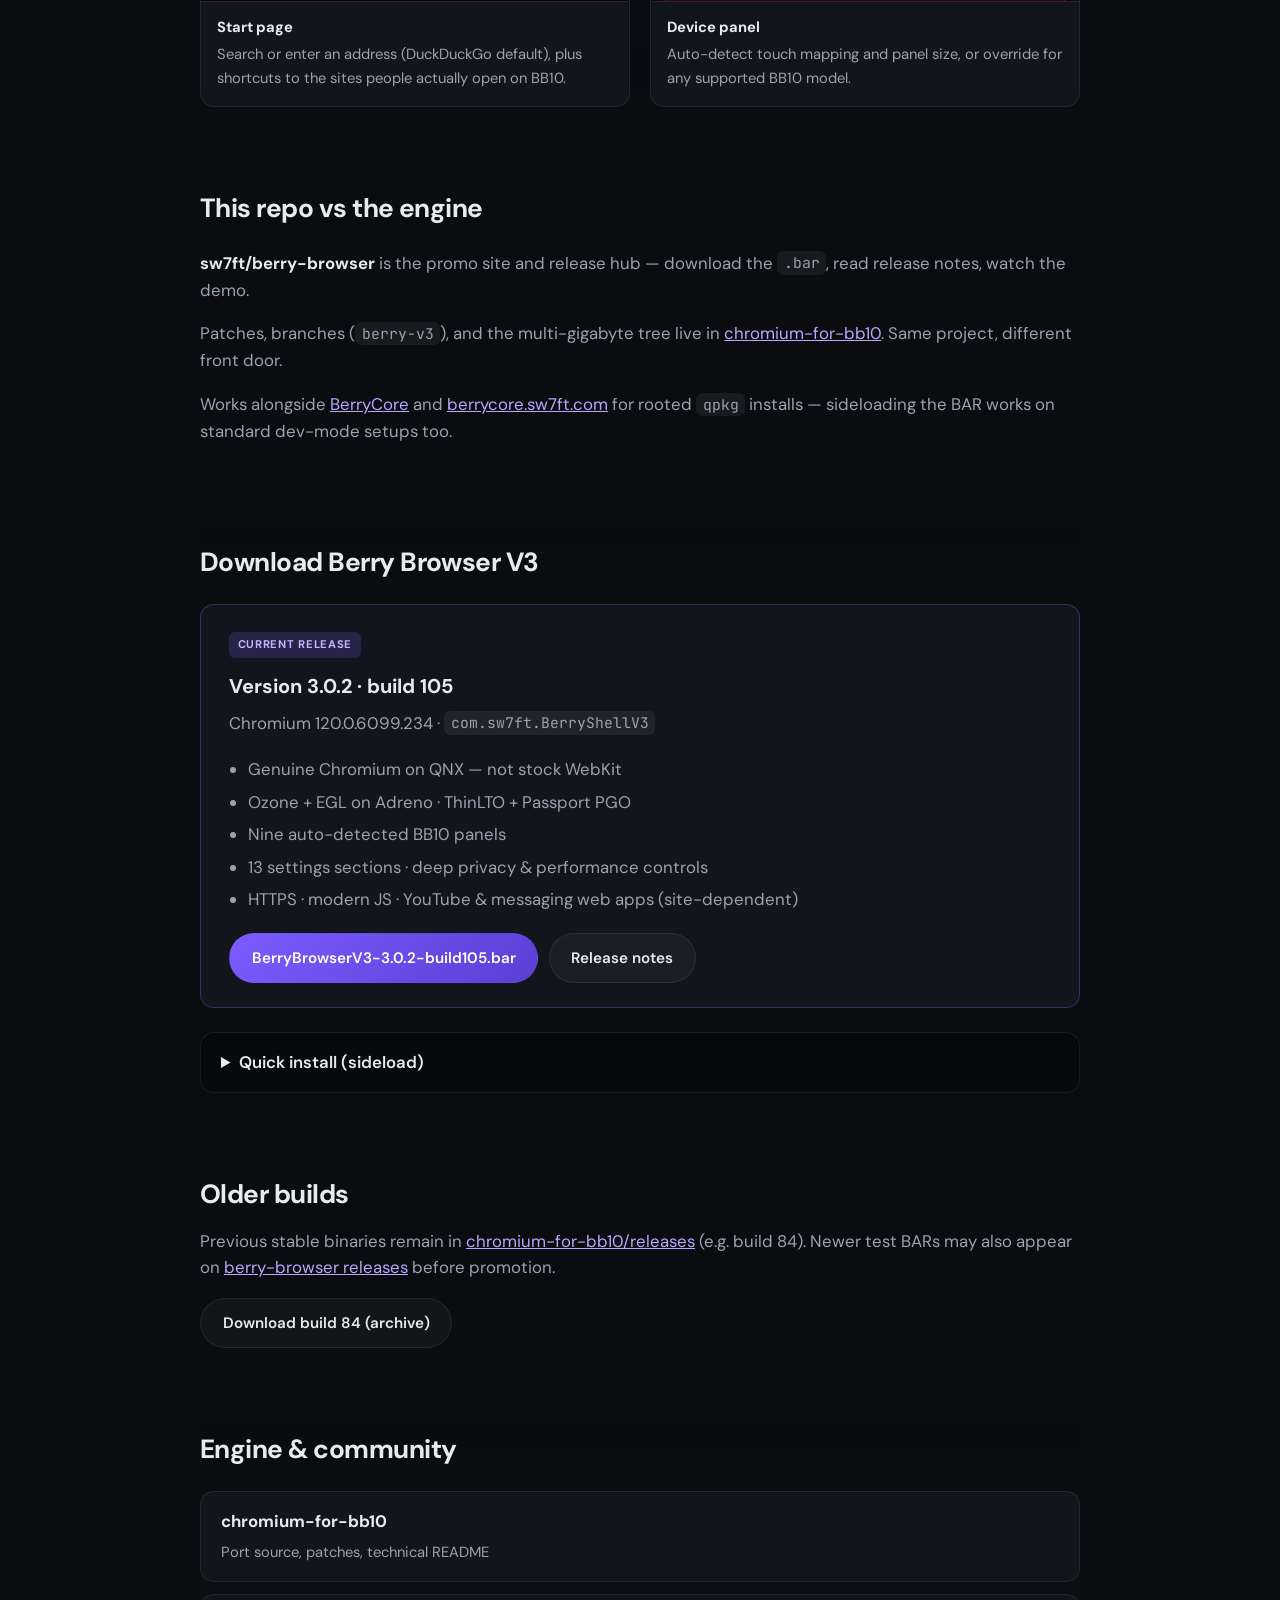
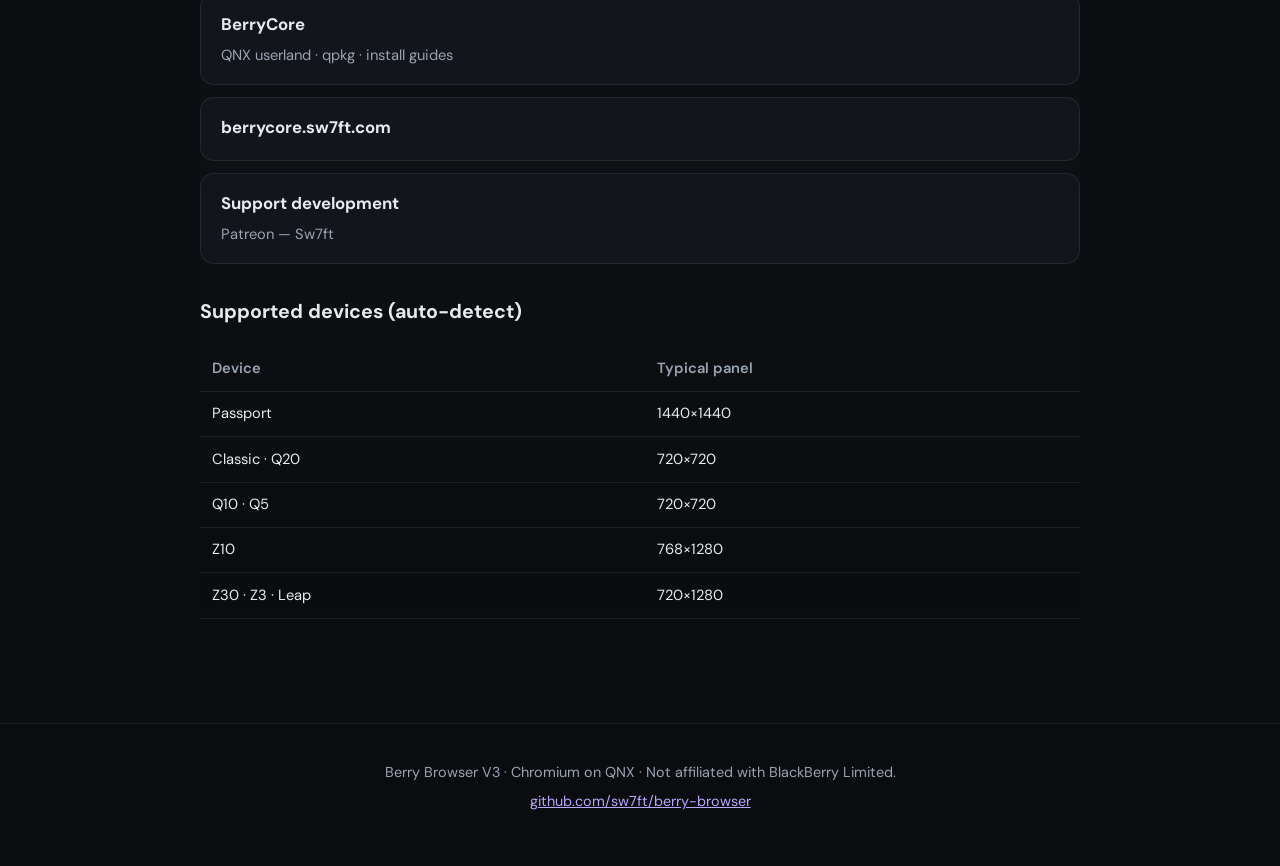
==== commit 562abb90: "Promote Berry Browser V3 build 105 with full product copy. Chromium 120, PGO/Ozone details, settings" ====
--- a/index.html
+++ b/index.html
@@ -3,14 +3,16 @@
 <head>
   <meta charset="utf-8">
   <meta name="viewport" content="width=device-width, initial-scale=1">
-  <title>Berry Browser — Chromium for BlackBerry 10</title>
-  <meta name="description" content="Berry Browser — sideloadable Chromium .bar for BlackBerry 10. Demo video, screenshots, stable BAR download, experimental builds.">
+  <title>Berry Browser V3 — Chromium for BlackBerry 10</title>
+  <meta name="description" content="Berry Browser V3 — genuine Chromium 120 on BB10. Build 105 .bar download, Passport-tuned PGO, nine auto-detected panels, deep settings. Beta.">
   <link rel="preconnect" href="https://fonts.googleapis.com">
   <link rel="preconnect" href="https://fonts.gstatic.com" crossorigin>
   <link href="https://fonts.googleapis.com/css2?family=DM+Sans:ital,opsz,wght@0,9..40,400;0,9..40,500;0,9..40,600;0,9..40,700;1,9..40,400&family=JetBrains+Mono:wght@400;500&display=swap" rel="stylesheet">
   <link rel="stylesheet" href="assets/style.css">
 </head>
 <body>
+  <p class="beta-banner">Beta software under active development — some heavyweight sites still struggle.</p>
+
   <div class="glow glow-a" aria-hidden="true"></div>
   <div class="glow glow-b" aria-hidden="true"></div>
 
@@ -18,44 +20,113 @@
     <a class="logo" href="#top">Berry Browser</a>
     <nav class="nav">
       <a href="#demo">Demo</a>
-      <a href="#story">What it is</a>
+      <a href="#features">Features</a>
       <a href="#download">Download</a>
-      <a href="#experimental">Experimental</a>
+      <a href="#experimental">Older builds</a>
       <a href="#links">Engine</a>
     </nav>
   </header>
 
   <main id="top">
     <section class="hero">
-      <p class="eyebrow">Installable .bar · Chromium on QNX · BlackBerry 10</p>
-      <h1>The Chromium browser you sideload onto BB10.</h1>
-      <p class="lead">
-        Berry Browser is a real app — not a bookmark, not stock WebKit. It is a GPU‑rendered
-        Chromium window with a modern start page, HTTPS, YouTube, WhatsApp Web, and settings
-        tuned for Passport, Classic, Q10, and Z‑series phones. Watch the demo, grab the BAR,
-        or try experimental builds when you want the bleeding edge.
+      <p class="eyebrow">Berry Browser V3 · BlackBerry 10</p>
+      <h1>Today’s web. On yesterday’s favorite phone.</h1>
+      <p class="promo-lead">
+        Berry Browser is a <strong>modern web browser for BlackBerry 10</strong>. It runs a genuine,
+        current-generation <strong>Chromium</strong> engine on QNX — not a reskin of the stock 2013 WebKit
+        browser — which means today’s sites get today’s rendering, JavaScript, and TLS.
       </p>
       <div class="hero-actions">
+        <a class="btn btn-primary" href="https://github.com/sw7ft/berry-browser/releases/download/v3.0.2-build105/BerryBrowserV3-3.0.2-build105.bar">
+          Download build 105 (.bar)
+        </a>
         <a class="btn btn-primary" href="#demo">Watch the demo</a>
-        <a class="btn btn-primary" href="https://github.com/sw7ft/chromium-for-bb10/raw/main/releases/BerryBrowserV3-3.0.2-build84.bar">
-          Download stable BAR
-        </a>
-        <a class="btn btn-ghost" href="https://github.com/sw7ft/chromium-for-bb10">Engine &amp; source story</a>
-      </div>
-      <img class="hero-shot" src="assets/screenshots/start-page.png" width="720" height="720" alt="Berry Browser start page on BlackBerry 10 — search bar and app shortcuts">
+        <a class="btn btn-ghost" href="https://github.com/sw7ft/chromium-for-bb10">Engine source</a>
+      </div>
+      <div class="version-strip" aria-label="Release identifiers">
+        <span>Version 3.0.2 · build 105</span>
+        <span>Chromium 120.0.6099.234</span>
+        <span>com.sw7ft.BerryShellV3</span>
+      </div>
+      <img class="hero-shot" src="assets/screenshots/start-page.png" width="720" height="720" alt="Berry Browser start page on BlackBerry 10">
       <dl class="hero-stats">
-        <div><dt>Latest stable</dt><dd>v3.0.2 · build 84</dd></div>
-        <div><dt>Package</dt><dd>~60&nbsp;MB .bar</dd></div>
+        <div><dt>Package</dt><dd>~55&nbsp;MB sideload .bar</dd></div>
+        <div><dt>Devices</dt><dd>9 panels auto-detected</dd></div>
         <div><dt>Requires</dt><dd>BB10 10.3.x</dd></div>
       </dl>
     </section>
 
+    <section id="features" class="panel">
+      <div class="panel-inner">
+        <h2>Built for BB10 hardware, not generic ARM</h2>
+        <div class="prose">
+          <p>
+            The engine is ported to BB10’s native <strong>Screen</strong> graphics stack through a
+            purpose-built <strong>Ozone</strong> backend, with <strong>EGL compositing</strong> on the device’s
+            Adreno GPU — real windowed browsing, not a headless shell pretending to be a browser.
+          </p>
+          <p>
+            It is compiled specifically for this hardware: <strong>ThinLTO</strong> plus
+            <strong>profile-guided optimization</strong>, where the optimization profile was collected from
+            real browsing sessions on a <strong>Passport</strong>. The result is measurably faster on the paths
+            that matter on a 32-bit ARM phone — the event loop, garbage collection, CSS, and the compositor.
+          </p>
+        </div>
+
+        <div class="spec-grid">
+          <article class="spec-card">
+            <h3>Nine device panels</h3>
+            <p>Auto-detected at launch with render buffer size and touch coordinate mapping scaled to each:</p>
+            <ul>
+              <li>Passport · Classic · Q20 · Q10 · Q5</li>
+              <li>Z10 · Z30 · Z3 · Leap</li>
+            </ul>
+          </article>
+          <article class="spec-card">
+            <h3>Settings depth</h3>
+            <p>
+              <strong>13 sections</strong> — Device, Display, Frame rate, Content &amp; privacy, Network,
+              YouTube, Identity, Performance, JS memory, Developer, Home screen shortcuts,
+              Share &amp; system, and Start page.
+            </p>
+            <p style="margin-top:0.75rem">
+              Inside those: <strong>24 on/off toggles</strong>, three tap-to-select preset rows, and three
+              free-text fields.
+            </p>
+          </article>
+        </div>
+
+        <p class="prose" style="margin-top:1.25rem">
+          That depth is deliberate. Running a modern engine on decade-old hardware means the right trade-off
+          differs per device and per site, so the trade-offs are <strong>exposed instead of hidden</strong>:
+        </p>
+        <ul class="tuning-list" aria-label="Exposed tuning options">
+          <li>Resolution tier (420² → native 1440)</li>
+          <li>Frame-rate cap (60 → 15 fps)</li>
+          <li>Performance presets</li>
+          <li>V8 heap (256 MB → 1 GB)</li>
+          <li>GPU vs software rendering</li>
+          <li>Low-end memory mode</li>
+          <li>Service workers</li>
+          <li>Ad &amp; tracker blocking</li>
+          <li>HTTP/3 &amp; HTTP/2 control</li>
+          <li>Per-site desktop / mobile identity</li>
+          <li>Developer: stall attribution</li>
+          <li>Frame timing</li>
+          <li>Crash-log diagnostics</li>
+        </ul>
+
+        <p class="panel-callout">
+          Berry Browser is <strong>beta software</strong> under active development. Some heavyweight sites still struggle.
+        </p>
+      </div>
+    </section>
+
     <section id="demo" class="panel panel-alt">
       <div class="panel-inner">
         <h2>See it on a Passport</h2>
         <p class="section-intro">
-          Full walkthrough: <strong>Berry Browser: Modern Chromium for BlackBerry 10 (Passport)</strong>
-          by SW7FT. The embed starts at the demo moment (~8:55); use the link if you prefer YouTube directly.
+          <strong>Berry Browser: Modern Chromium for BlackBerry 10 (Passport)</strong> — embed starts at the demo (~8:55).
         </p>
         <div class="demo-block">
           <div class="video-wrap">
@@ -70,19 +141,8 @@
           <div class="demo-copy prose">
             <h3>What you are looking at</h3>
             <p>
-              A ~2024‑era Chromium engine running inside a native BB10 <strong>.bar</strong> —
-              windowed rendering, real tabs/toolbar chrome, and sites that stock BB10 simply
-              cannot load anymore. The video shows everyday use on a Passport: launching the app,
-              navigating the modern web, and the kind of performance you get when Blink and V8
-              replace the platform’s ancient WebKit fork.
-            </p>
-            <h3>Why it matters</h3>
-            <p>
-              Berry Browser is the productized end of the
-              <a href="https://github.com/sw7ft/chromium-for-bb10">chromium-for-bb10</a> port:
-              TLS with a bundled root store, GPU compositing, ad/tracker blocking at the network
-              layer, YouTube and messaging web apps, BB10 Share handoff, and pin‑to‑home‑screen —
-              packaged so you install it like any other sideloaded BAR.
+              Chromium inside a native BB10 <code>.bar</code> — GPU window, modern TLS, and sites stock BB10
+              cannot render. Blink and V8 replace the platform’s frozen WebKit fork.
             </p>
             <p>
               <a class="btn btn-ghost" href="https://www.youtube.com/watch?v=5H_1-b8XfA0&t=535s">Open on YouTube ↗</a>
@@ -92,19 +152,17 @@
 
         <div class="screenshot-grid">
           <figure class="shot">
-            <img src="assets/screenshots/start-page.png" width="720" height="720" alt="Berry Browser new tab page with search and shortcuts">
+            <img src="assets/screenshots/start-page.png" width="720" height="720" alt="Berry Browser start page">
             <figcaption>
-              <strong>Built‑in start page</strong>
-              DuckDuckGo search (or type a URL), quick links to search engines, news, WhatsApp,
-              Messenger, and more — a real browser home screen, not a wrapper around the old OS browser.
+              <strong>Start page</strong>
+              Search or enter an address (DuckDuckGo default), plus shortcuts to the sites people actually open on BB10.
             </figcaption>
           </figure>
           <figure class="shot">
-            <img src="assets/screenshots/device-settings.png" width="720" height="720" alt="Berry Browser settings — device auto-detect and BB10 models">
+            <img src="assets/screenshots/device-settings.png" width="720" height="720" alt="Berry Browser device settings">
             <figcaption>
-              <strong>Per‑device calibration</strong>
-              Auto‑detect panel size and touch mapping at launch (build 84+), or pick Passport, Classic,
-              Q10, Q5, Z10, Z30, or Z3 manually — square and tall layouts both supported.
+              <strong>Device panel</strong>
+              Auto-detect touch mapping and panel size, or override for any supported BB10 model.
             </figcaption>
           </figure>
         </div>
@@ -113,30 +171,21 @@
 
     <section id="story" class="panel">
       <div class="panel-inner">
-        <h2>What Berry Browser is (and is not)</h2>
+        <h2>This repo vs the engine</h2>
         <div class="prose">
           <p>
-            <strong>It is</strong> an installable BlackBerry 10 application — a Chromium‑powered
-            browser you sideload as <code>BerryBrowserV3-….bar</code>, launch from the home screen,
-            and use as your daily web client on supported BB10 10.3.x hardware.
-          </p>
-          <p>
-            <strong>It is not</strong> this GitHub repo’s source tree. Engine code, patches, and
-            build branches (including active <code>berry-v3</code>) live in
+            <strong>sw7ft/berry-browser</strong> is the promo site and release hub — download the
+            <code>.bar</code>, read release notes, watch the demo.
+          </p>
+          <p>
+            Patches, branches (<code>berry-v3</code>), and the multi-gigabyte tree live in
             <a href="https://github.com/sw7ft/chromium-for-bb10">chromium-for-bb10</a>.
-            <strong>sw7ft/berry-browser</strong> is the public front door: demo, screenshots,
-            stable download links, and a place to publish experimental BAR files.
-          </p>
-          <p>
-            The port began as headless <code>content_shell</code> on QNX ARM32 and grew into
-            windowed EGL + Skia UI, BoringSSL, QUIC, and BAR packaging. Berry Browser is that
-            journey turned into something you can hand someone with a cable and a BAR file.
-          </p>
-          <p>
-            Works alongside
-            <a href="https://github.com/sw7ft/BerryCore">BerryCore</a> /
-            <a href="https://berrycore.sw7ft.com/">berrycore.sw7ft.com</a> when you use rooted
-            <code>qpkg</code> workflows — same ecosystem, different repos.
+            Same project, different front door.
+          </p>
+          <p>
+            Works alongside <a href="https://github.com/sw7ft/BerryCore">BerryCore</a> and
+            <a href="https://berrycore.sw7ft.com/">berrycore.sw7ft.com</a> for rooted
+            <code>qpkg</code> installs — sideloading the BAR works on standard dev-mode setups too.
           </p>
         </div>
       </div>
@@ -144,23 +193,23 @@
 
     <section id="download" class="panel panel-alt">
       <div class="panel-inner">
-        <h2>Stable release</h2>
+        <h2>Download Berry Browser V3</h2>
         <article class="release-card release-stable">
           <div class="release-meta">
-            <span class="tag tag-stable">Recommended</span>
-            <h3>Berry Browser V3 · 3.0.2 (build 84)</h3>
-            <p>Panel auto-detect at launch — touch calibration on Passport, Classic, Q10, Z series, and more.</p>
+            <span class="tag tag-stable">Current release</span>
+            <h3>Version 3.0.2 · build 105</h3>
+            <p>Chromium 120.0.6099.234 · <code>com.sw7ft.BerryShellV3</code></p>
           </div>
           <ul class="feature-list">
-            <li>Windowed GPU rendering (45&nbsp;fps cap, resolution tiers)</li>
-            <li>HTTPS via bundled CA store · TLS&nbsp;1.3 · QUIC</li>
-            <li>YouTube watch/search · WhatsApp Web · Messenger</li>
-            <li>Ad &amp; tracker blocking · pin sites · BB10 Share</li>
-            <li>In-app settings, dark mode, persistent cache</li>
+            <li>Genuine Chromium on QNX — not stock WebKit</li>
+            <li>Ozone + EGL on Adreno · ThinLTO + Passport PGO</li>
+            <li>Nine auto-detected BB10 panels</li>
+            <li>13 settings sections · deep privacy &amp; performance controls</li>
+            <li>HTTPS · modern JS · YouTube &amp; messaging web apps (site-dependent)</li>
           </ul>
           <div class="release-actions">
-            <a class="btn btn-primary" href="https://github.com/sw7ft/chromium-for-bb10/raw/main/releases/BerryBrowserV3-3.0.2-build84.bar">Get BerryBrowserV3-3.0.2-build84.bar</a>
-            <a class="btn btn-ghost" href="https://github.com/sw7ft/chromium-for-bb10/blob/main/README.md#download--berry-browser-v3">Install instructions</a>
+            <a class="btn btn-primary" href="https://github.com/sw7ft/berry-browser/releases/download/v3.0.2-build105/BerryBrowserV3-3.0.2-build105.bar">BerryBrowserV3-3.0.2-build105.bar</a>
+            <a class="btn btn-ghost" href="https://github.com/sw7ft/berry-browser/releases/tag/v3.0.2-build105">Release notes</a>
           </div>
         </article>
 
@@ -168,40 +217,23 @@
           <summary>Quick install (sideload)</summary>
           <ol>
             <li>Enable <strong>Development Mode</strong> (Settings → Security and Privacy).</li>
-            <li>Sideload the <code>.bar</code> with Sachesi, DDPB, or an on-device manager that supports BAR installs.</li>
+            <li>Sideload the <code>.bar</code> with Sachesi, DDPB, or an on-device BAR installer.</li>
             <li>Launch <strong>Berry Browser</strong> from the home screen.</li>
           </ol>
-          <p class="note">Some BerryCore workflows expect a rooted device and <code>qpkg</code>; sideload paths vary by setup — see BerryCore docs if you install via package manager instead.</p>
         </details>
       </div>
     </section>
 
     <section id="experimental" class="panel">
       <div class="panel-inner">
-        <h2>Experimental BAR files</h2>
+        <h2>Older builds</h2>
         <p class="section-intro">
-          Bleeding-edge builds land here first: new shims, device profiles, YouTube changes,
-          or UI experiments. They may crash, expire certs, or disagree with your model — treat
-          them as tester builds, not daily drivers.
-        </p>
-        <div class="release-grid">
-          <article class="release-card release-experimental">
-            <span class="tag tag-exp">Placeholder</span>
-            <h3>Experimental builds</h3>
-            <p>
-              Attach new <code>.bar</code> files to
-              <a href="https://github.com/sw7ft/berry-browser/releases">GitHub Releases</a>
-              on this repo (tagged <code>experimental-build-NN</code>) and they will be linked from
-              <a href="experimental/index.html">experimental/index.html</a>.
-            </p>
-            <a class="btn btn-ghost" href="https://github.com/sw7ft/berry-browser/releases">View releases</a>
-          </article>
-        </div>
-        <p class="note">
-          Stable binaries remain canonical in
+          Previous stable binaries remain in
           <a href="https://github.com/sw7ft/chromium-for-bb10/tree/main/releases">chromium-for-bb10/releases</a>
-          until promoted here.
-        </p>
+          (e.g. build 84). Newer test BARs may also appear on
+          <a href="https://github.com/sw7ft/berry-browser/releases">berry-browser releases</a> before promotion.
+        </p>
+        <a class="btn btn-ghost" href="https://github.com/sw7ft/chromium-for-bb10/raw/main/releases/BerryBrowserV3-3.0.2-build84.bar">Download build 84 (archive)</a>
       </div>
     </section>
 
@@ -212,19 +244,18 @@
           <li>
             <a href="https://github.com/sw7ft/chromium-for-bb10">
               <strong>chromium-for-bb10</strong>
-              <span>Source port, patches, README deep-dive</span>
+              <span>Port source, patches, technical README</span>
             </a>
           </li>
           <li>
             <a href="https://github.com/sw7ft/BerryCore">
               <strong>BerryCore</strong>
-              <span>QNX userland, qpkg, install videos</span>
+              <span>QNX userland · qpkg · install guides</span>
             </a>
           </li>
           <li>
             <a href="https://berrycore.sw7ft.com/">
               <strong>berrycore.sw7ft.com</strong>
-              <span>Guides and project site</span>
             </a>
           </li>
           <li>
@@ -234,14 +265,15 @@
             </a>
           </li>
         </ul>
-        <h3>Device compatibility (summary)</h3>
+        <h3>Supported devices (auto-detect)</h3>
         <table class="compat">
-          <thead><tr><th>Device</th><th>Panel</th><th>Notes</th></tr></thead>
+          <thead><tr><th>Device</th><th>Typical panel</th></tr></thead>
           <tbody>
-            <tr><td>Passport</td><td>1440×1440</td><td>Primary test target</td></tr>
-            <tr><td>Classic / Q10 / Q5</td><td>720×720</td><td>Auto-detect since build 84</td></tr>
-            <tr><td>Z10</td><td>768×1280</td><td>Less field testing</td></tr>
-            <tr><td>Z30 / Z3 / Leap</td><td>720×1280</td><td>Auto-detect; report issues</td></tr>
+            <tr><td>Passport</td><td>1440×1440</td></tr>
+            <tr><td>Classic · Q20</td><td>720×720</td></tr>
+            <tr><td>Q10 · Q5</td><td>720×720</td></tr>
+            <tr><td>Z10</td><td>768×1280</td></tr>
+            <tr><td>Z30 · Z3 · Leap</td><td>720×1280</td></tr>
           </tbody>
         </table>
       </div>
@@ -249,7 +281,7 @@
   </main>
 
   <footer class="site-footer">
-    <p>Berry Browser · Chromium on QNX · Not affiliated with BlackBerry Limited.</p>
+    <p>Berry Browser V3 · Chromium on QNX · Not affiliated with BlackBerry Limited.</p>
     <p><a href="https://github.com/sw7ft/berry-browser">github.com/sw7ft/berry-browser</a></p>
   </footer>
 </body>
--- a/assets/style.css
+++ b/assets/style.css
@@ -361,6 +361,108 @@
   box-shadow: 0 32px 80px rgba(0, 0, 0, 0.55);
 }
 
+.beta-banner {
+  position: relative;
+  z-index: 11;
+  text-align: center;
+  padding: 0.55rem 1rem;
+  font-size: 0.88rem;
+  background: rgba(196, 30, 58, 0.2);
+  border-bottom: 1px solid rgba(196, 30, 58, 0.35);
+  color: #ffc9d4;
+}
+
+.version-strip {
+  display: flex;
+  flex-wrap: wrap;
+  gap: 0.5rem 1rem;
+  justify-content: center;
+  margin: 1.25rem 0 0;
+  font-family: var(--mono);
+  font-size: 0.78rem;
+  color: var(--muted);
+}
+.version-strip span {
+  padding: 0.25rem 0.65rem;
+  border-radius: 6px;
+  background: rgba(255, 255, 255, 0.05);
+  border: 1px solid var(--border);
+}
+
+.promo-lead {
+  font-size: 1.15rem;
+  line-height: 1.7;
+  color: var(--text);
+  max-width: 44rem;
+  margin: 0 auto 1.5rem;
+}
+
+.spec-grid {
+  display: grid;
+  gap: 1rem;
+  margin: 1.5rem 0;
+}
+@media (min-width: 700px) {
+  .spec-grid { grid-template-columns: 1fr 1fr; }
+}
+
+.spec-card {
+  background: var(--bg-elev);
+  border: 1px solid var(--border);
+  border-radius: var(--radius);
+  padding: 1.25rem 1.35rem;
+}
+.spec-card h3 {
+  margin: 0 0 0.6rem;
+  font-size: 1.05rem;
+  color: #c4b5fd;
+}
+.spec-card p, .spec-card ul {
+  margin: 0;
+  color: var(--muted);
+  font-size: 0.95rem;
+}
+.spec-card ul { padding-left: 1.1rem; }
+
+.settings-overview {
+  columns: 1;
+  column-gap: 2rem;
+  margin: 1rem 0 0;
+  padding-left: 1.2rem;
+  color: var(--muted);
+}
+@media (min-width: 640px) {
+  .settings-overview { columns: 2; }
+}
+.settings-overview li { break-inside: avoid; margin-bottom: 0.35rem; }
+
+.tuning-list {
+  display: flex;
+  flex-wrap: wrap;
+  gap: 0.45rem;
+  margin: 1rem 0 0;
+  padding: 0;
+  list-style: none;
+}
+.tuning-list li {
+  font-size: 0.82rem;
+  padding: 0.35rem 0.65rem;
+  border-radius: 999px;
+  background: rgba(124, 92, 255, 0.12);
+  border: 1px solid rgba(124, 92, 255, 0.25);
+  color: #ddd6fe;
+}
+
+.panel-callout {
+  margin-top: 1.5rem;
+  padding: 1rem 1.25rem;
+  border-radius: var(--radius);
+  border: 1px solid rgba(196, 30, 58, 0.3);
+  background: rgba(196, 30, 58, 0.08);
+  color: #ffb3c1;
+  font-size: 0.95rem;
+}
+
 @media (max-width: 640px) {
   .site-header { flex-direction: column; gap: 0.75rem; align-items: flex-start; }
   .hero { padding-top: 2.5rem; }
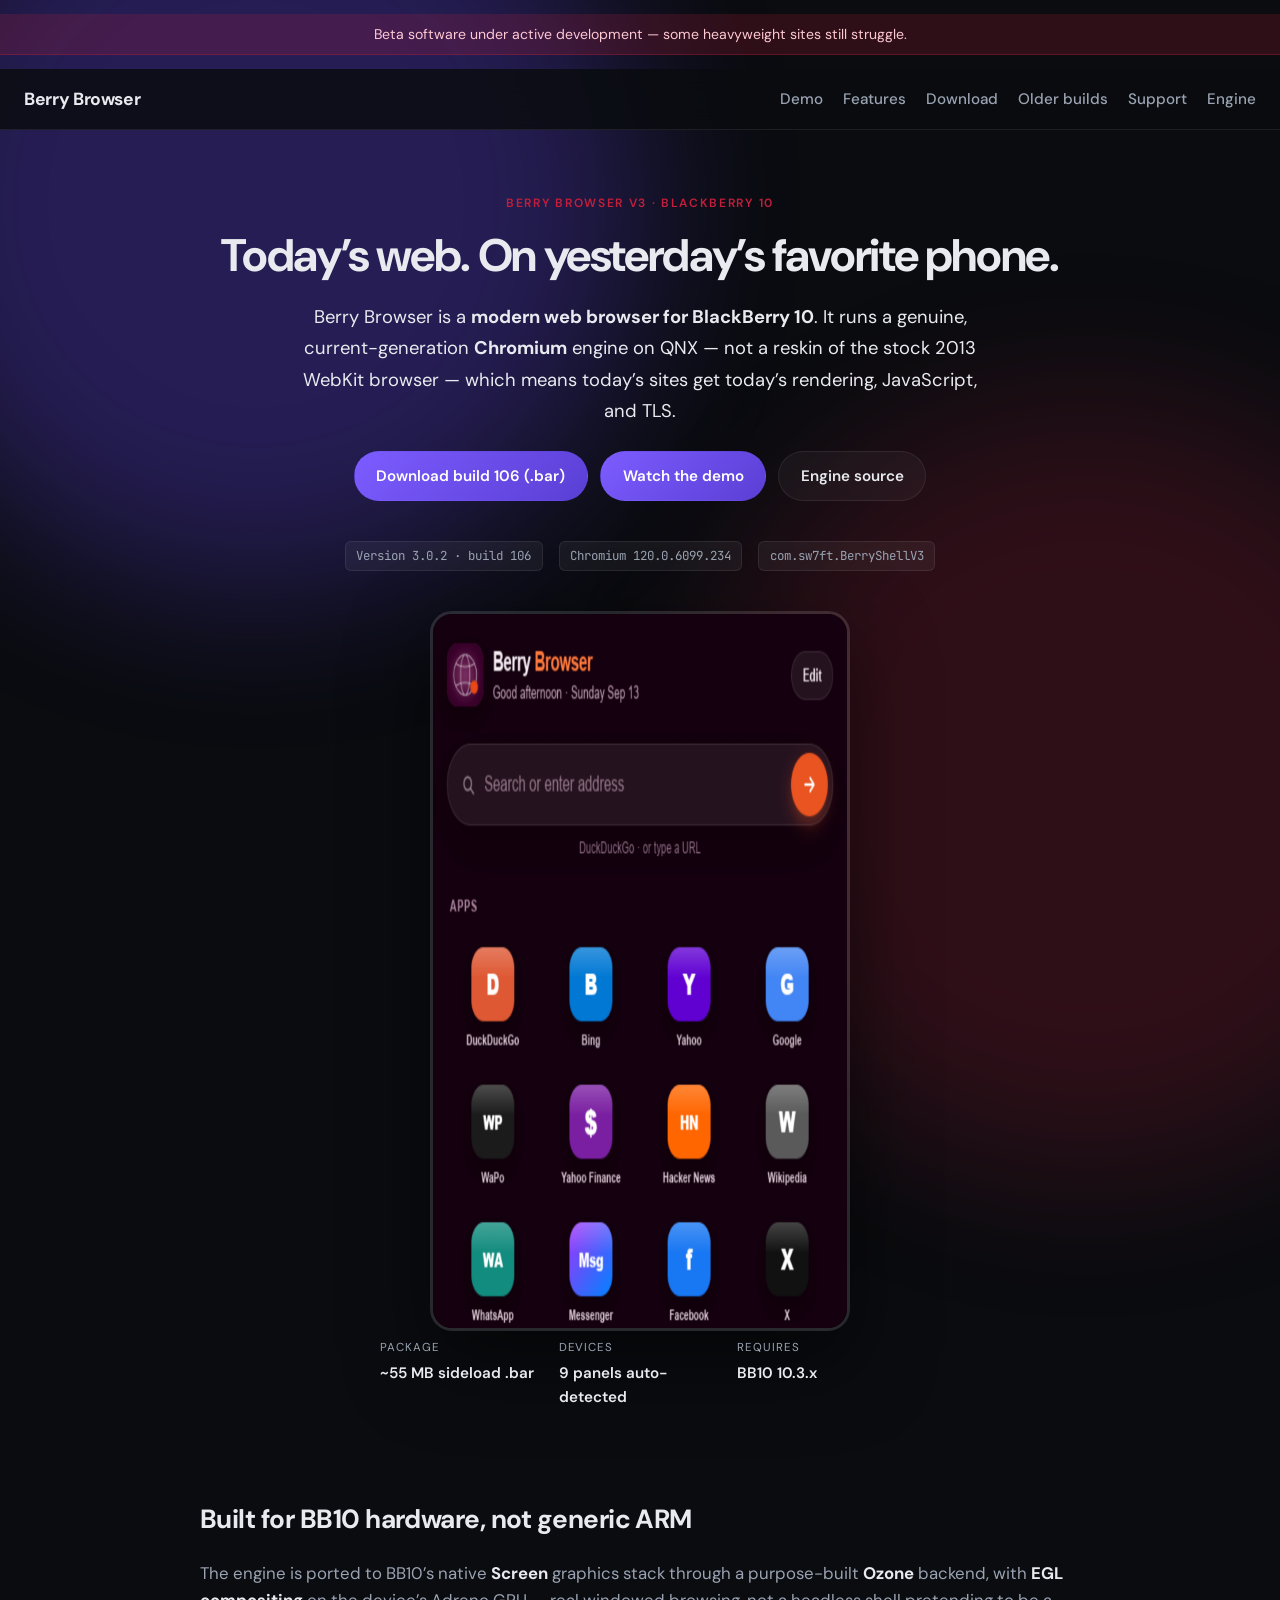
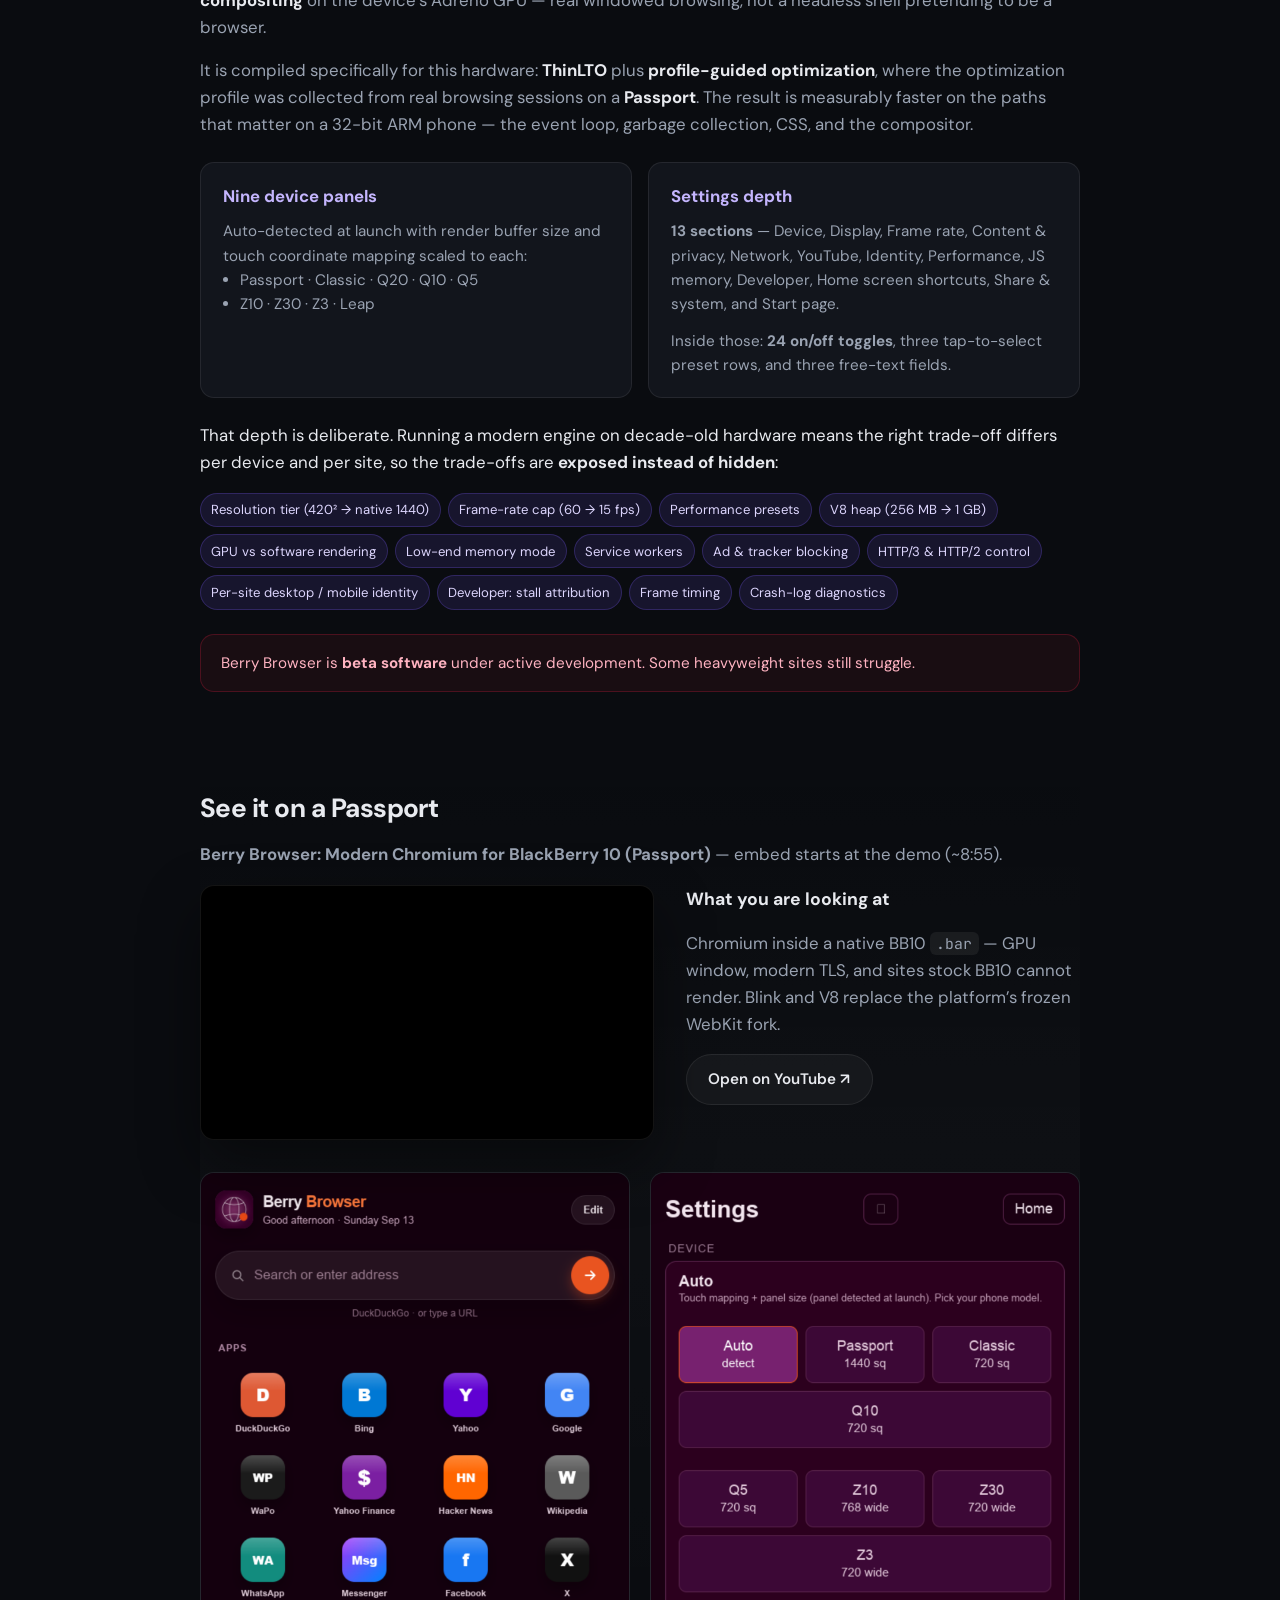
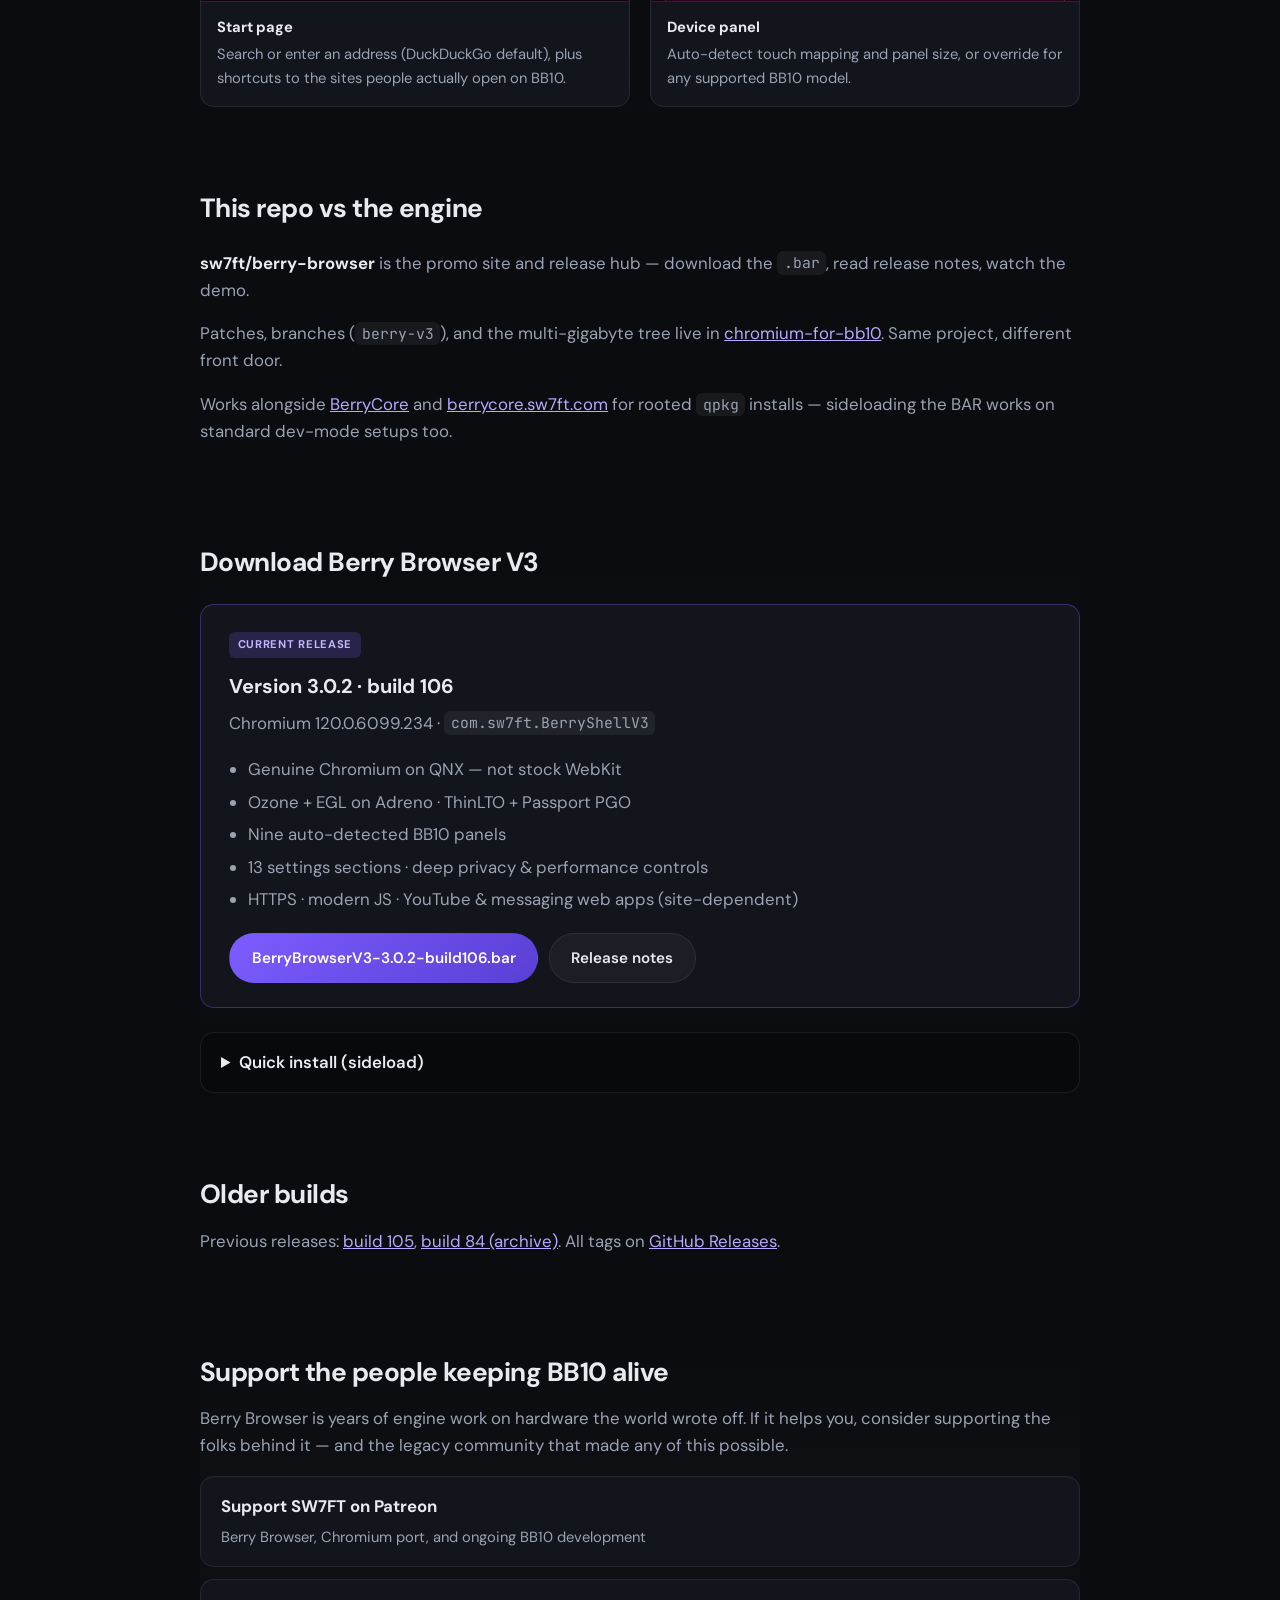
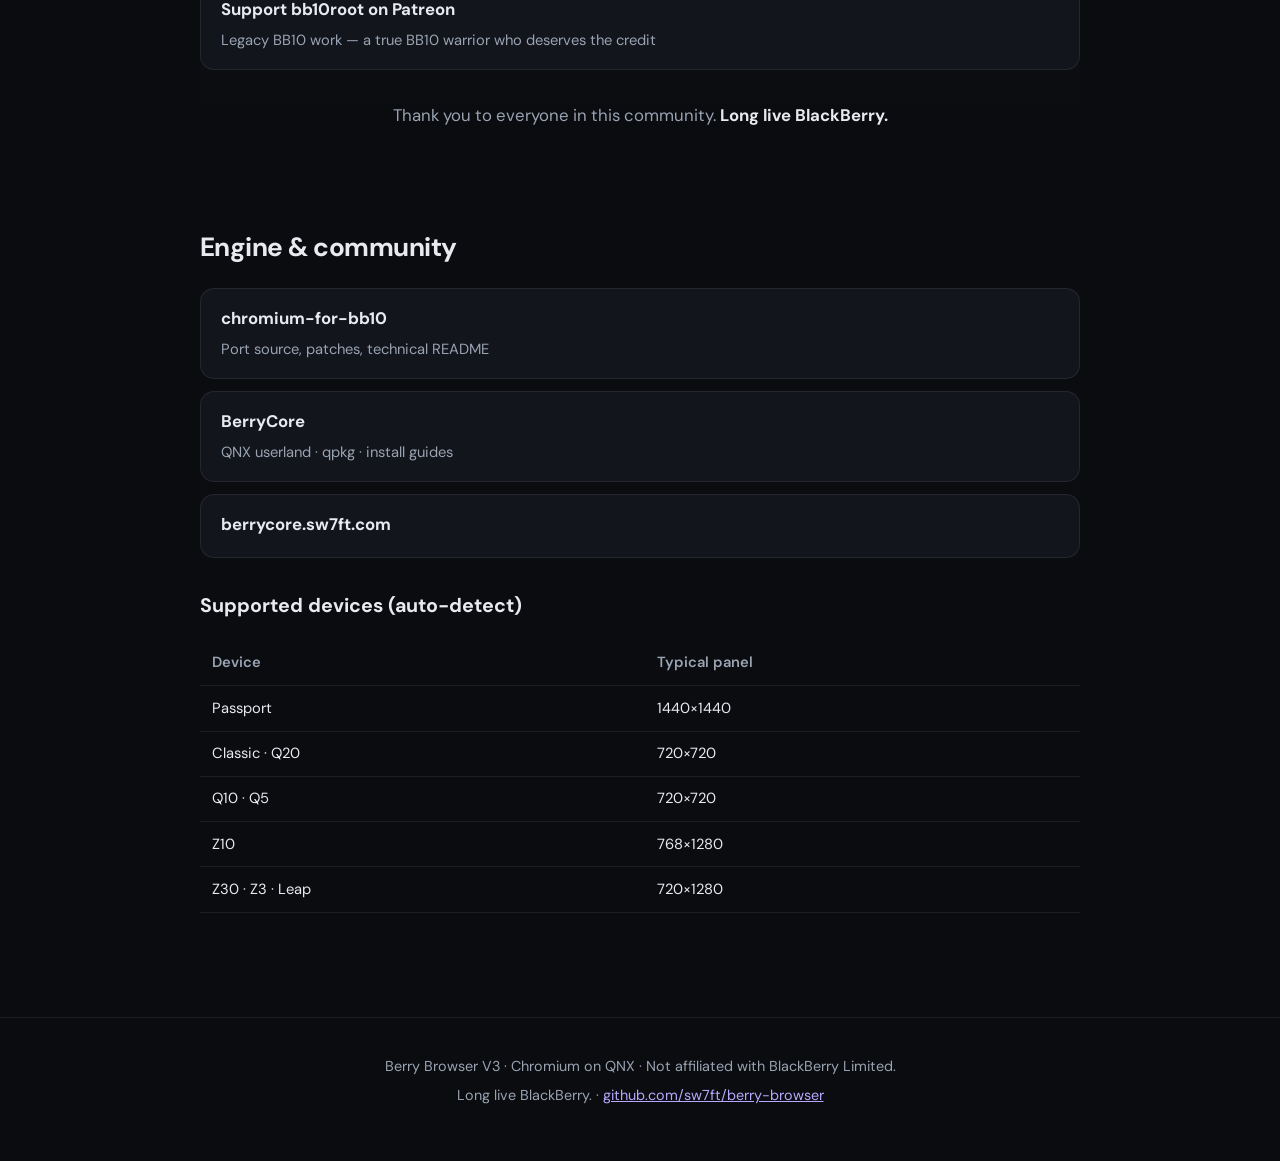
==== commit 66a727f5: "Switch stable download to build 106; add Patreon support section. Credit SW7FT and bb10root; long li" ====
--- a/index.html
+++ b/index.html
@@ -4,7 +4,7 @@
   <meta charset="utf-8">
   <meta name="viewport" content="width=device-width, initial-scale=1">
   <title>Berry Browser V3 — Chromium for BlackBerry 10</title>
-  <meta name="description" content="Berry Browser V3 — genuine Chromium 120 on BB10. Build 105 .bar download, Passport-tuned PGO, nine auto-detected panels, deep settings. Beta.">
+  <meta name="description" content="Berry Browser V3 — genuine Chromium 120 on BB10. Build 106 .bar download, Passport-tuned PGO, nine auto-detected panels, deep settings. Beta.">
   <link rel="preconnect" href="https://fonts.googleapis.com">
   <link rel="preconnect" href="https://fonts.gstatic.com" crossorigin>
   <link href="https://fonts.googleapis.com/css2?family=DM+Sans:ital,opsz,wght@0,9..40,400;0,9..40,500;0,9..40,600;0,9..40,700;1,9..40,400&family=JetBrains+Mono:wght@400;500&display=swap" rel="stylesheet">
@@ -23,6 +23,7 @@
       <a href="#features">Features</a>
       <a href="#download">Download</a>
       <a href="#experimental">Older builds</a>
+      <a href="#support">Support</a>
       <a href="#links">Engine</a>
     </nav>
   </header>
@@ -37,14 +38,14 @@
         browser — which means today’s sites get today’s rendering, JavaScript, and TLS.
       </p>
       <div class="hero-actions">
-        <a class="btn btn-primary" href="https://github.com/sw7ft/berry-browser/releases/download/v3.0.2-build105/BerryBrowserV3-3.0.2-build105.bar">
-          Download build 105 (.bar)
+        <a class="btn btn-primary" href="https://github.com/sw7ft/berry-browser/releases/download/v3.0.2-build106/BerryBrowserV3-3.0.2-build106.bar">
+          Download build 106 (.bar)
         </a>
         <a class="btn btn-primary" href="#demo">Watch the demo</a>
         <a class="btn btn-ghost" href="https://github.com/sw7ft/chromium-for-bb10">Engine source</a>
       </div>
       <div class="version-strip" aria-label="Release identifiers">
-        <span>Version 3.0.2 · build 105</span>
+        <span>Version 3.0.2 · build 106</span>
         <span>Chromium 120.0.6099.234</span>
         <span>com.sw7ft.BerryShellV3</span>
       </div>
@@ -197,7 +198,7 @@
         <article class="release-card release-stable">
           <div class="release-meta">
             <span class="tag tag-stable">Current release</span>
-            <h3>Version 3.0.2 · build 105</h3>
+            <h3>Version 3.0.2 · build 106</h3>
             <p>Chromium 120.0.6099.234 · <code>com.sw7ft.BerryShellV3</code></p>
           </div>
           <ul class="feature-list">
@@ -208,8 +209,8 @@
             <li>HTTPS · modern JS · YouTube &amp; messaging web apps (site-dependent)</li>
           </ul>
           <div class="release-actions">
-            <a class="btn btn-primary" href="https://github.com/sw7ft/berry-browser/releases/download/v3.0.2-build105/BerryBrowserV3-3.0.2-build105.bar">BerryBrowserV3-3.0.2-build105.bar</a>
-            <a class="btn btn-ghost" href="https://github.com/sw7ft/berry-browser/releases/tag/v3.0.2-build105">Release notes</a>
+            <a class="btn btn-primary" href="https://github.com/sw7ft/berry-browser/releases/download/v3.0.2-build106/BerryBrowserV3-3.0.2-build106.bar">BerryBrowserV3-3.0.2-build106.bar</a>
+            <a class="btn btn-ghost" href="https://github.com/sw7ft/berry-browser/releases/tag/v3.0.2-build106">Release notes</a>
           </div>
         </article>
 
@@ -228,16 +229,42 @@
       <div class="panel-inner">
         <h2>Older builds</h2>
         <p class="section-intro">
-          Previous stable binaries remain in
-          <a href="https://github.com/sw7ft/chromium-for-bb10/tree/main/releases">chromium-for-bb10/releases</a>
-          (e.g. build 84). Newer test BARs may also appear on
-          <a href="https://github.com/sw7ft/berry-browser/releases">berry-browser releases</a> before promotion.
-        </p>
-        <a class="btn btn-ghost" href="https://github.com/sw7ft/chromium-for-bb10/raw/main/releases/BerryBrowserV3-3.0.2-build84.bar">Download build 84 (archive)</a>
-      </div>
-    </section>
-
-    <section id="links" class="panel panel-alt">
+          Previous releases:
+          <a href="https://github.com/sw7ft/berry-browser/releases/tag/v3.0.2-build105">build 105</a>,
+          <a href="https://github.com/sw7ft/chromium-for-bb10/raw/main/releases/BerryBrowserV3-3.0.2-build84.bar">build 84 (archive)</a>.
+          All tags on <a href="https://github.com/sw7ft/berry-browser/releases">GitHub Releases</a>.
+        </p>
+      </div>
+    </section>
+
+    <section id="support" class="panel panel-alt">
+      <div class="panel-inner">
+        <h2>Support the people keeping BB10 alive</h2>
+        <p class="section-intro">
+          Berry Browser is years of engine work on hardware the world wrote off. If it helps you,
+          consider supporting the folks behind it — and the legacy community that made any of this possible.
+        </p>
+        <ul class="link-grid">
+          <li>
+            <a href="https://www.patreon.com/c/Sw7ft">
+              <strong>Support SW7FT on Patreon</strong>
+              <span>Berry Browser, Chromium port, and ongoing BB10 development</span>
+            </a>
+          </li>
+          <li>
+            <a href="https://www.patreon.com/bb10root">
+              <strong>Support bb10root on Patreon</strong>
+              <span>Legacy BB10 work — a true BB10 warrior who deserves the credit</span>
+            </a>
+          </li>
+        </ul>
+        <p class="prose" style="text-align:center;margin-top:1.5rem;color:var(--muted)">
+          Thank you to everyone in this community. <strong style="color:var(--text)">Long live BlackBerry.</strong>
+        </p>
+      </div>
+    </section>
+
+    <section id="links" class="panel">
       <div class="panel-inner">
         <h2>Engine &amp; community</h2>
         <ul class="link-grid">
@@ -256,12 +283,6 @@
           <li>
             <a href="https://berrycore.sw7ft.com/">
               <strong>berrycore.sw7ft.com</strong>
-            </a>
-          </li>
-          <li>
-            <a href="https://www.patreon.com/c/Sw7ft">
-              <strong>Support development</strong>
-              <span>Patreon — Sw7ft</span>
             </a>
           </li>
         </ul>
@@ -282,7 +303,7 @@
 
   <footer class="site-footer">
     <p>Berry Browser V3 · Chromium on QNX · Not affiliated with BlackBerry Limited.</p>
-    <p><a href="https://github.com/sw7ft/berry-browser">github.com/sw7ft/berry-browser</a></p>
+    <p>Long live BlackBerry. · <a href="https://github.com/sw7ft/berry-browser">github.com/sw7ft/berry-browser</a></p>
   </footer>
 </body>
 </html>
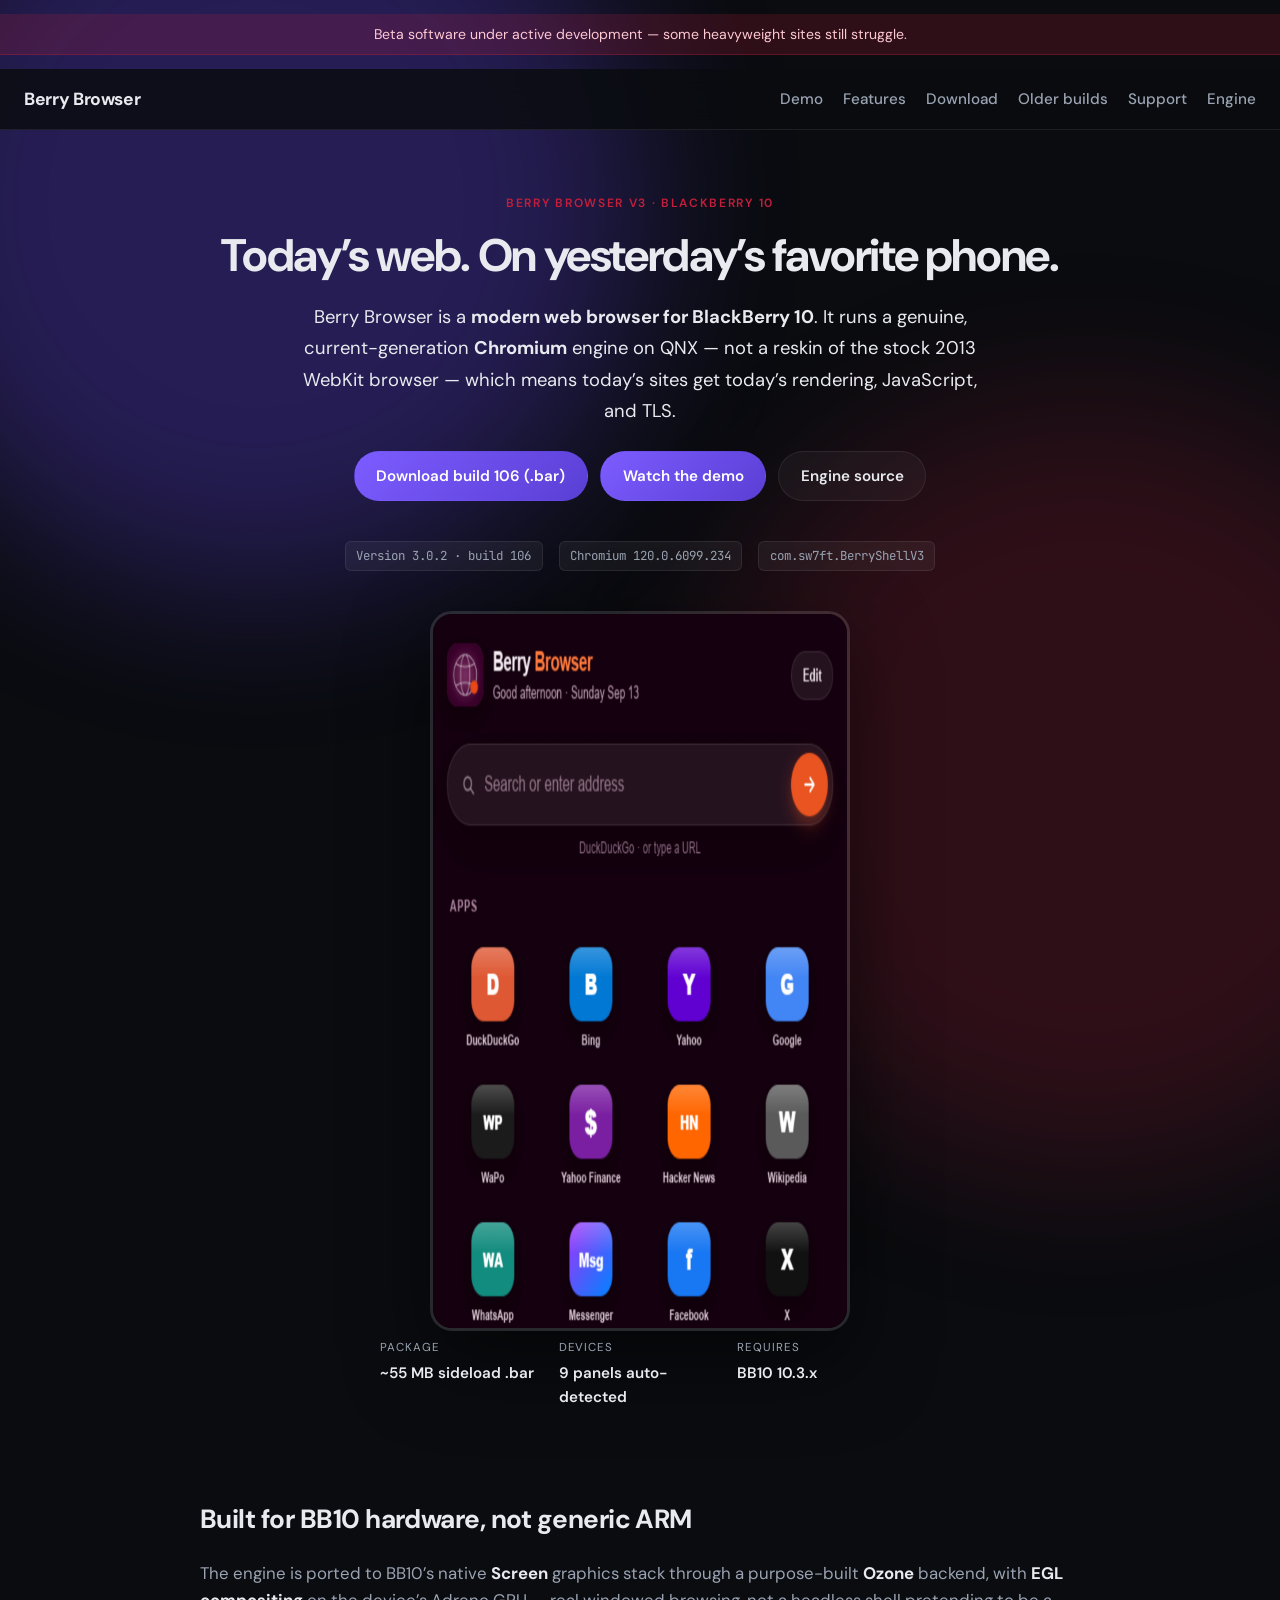
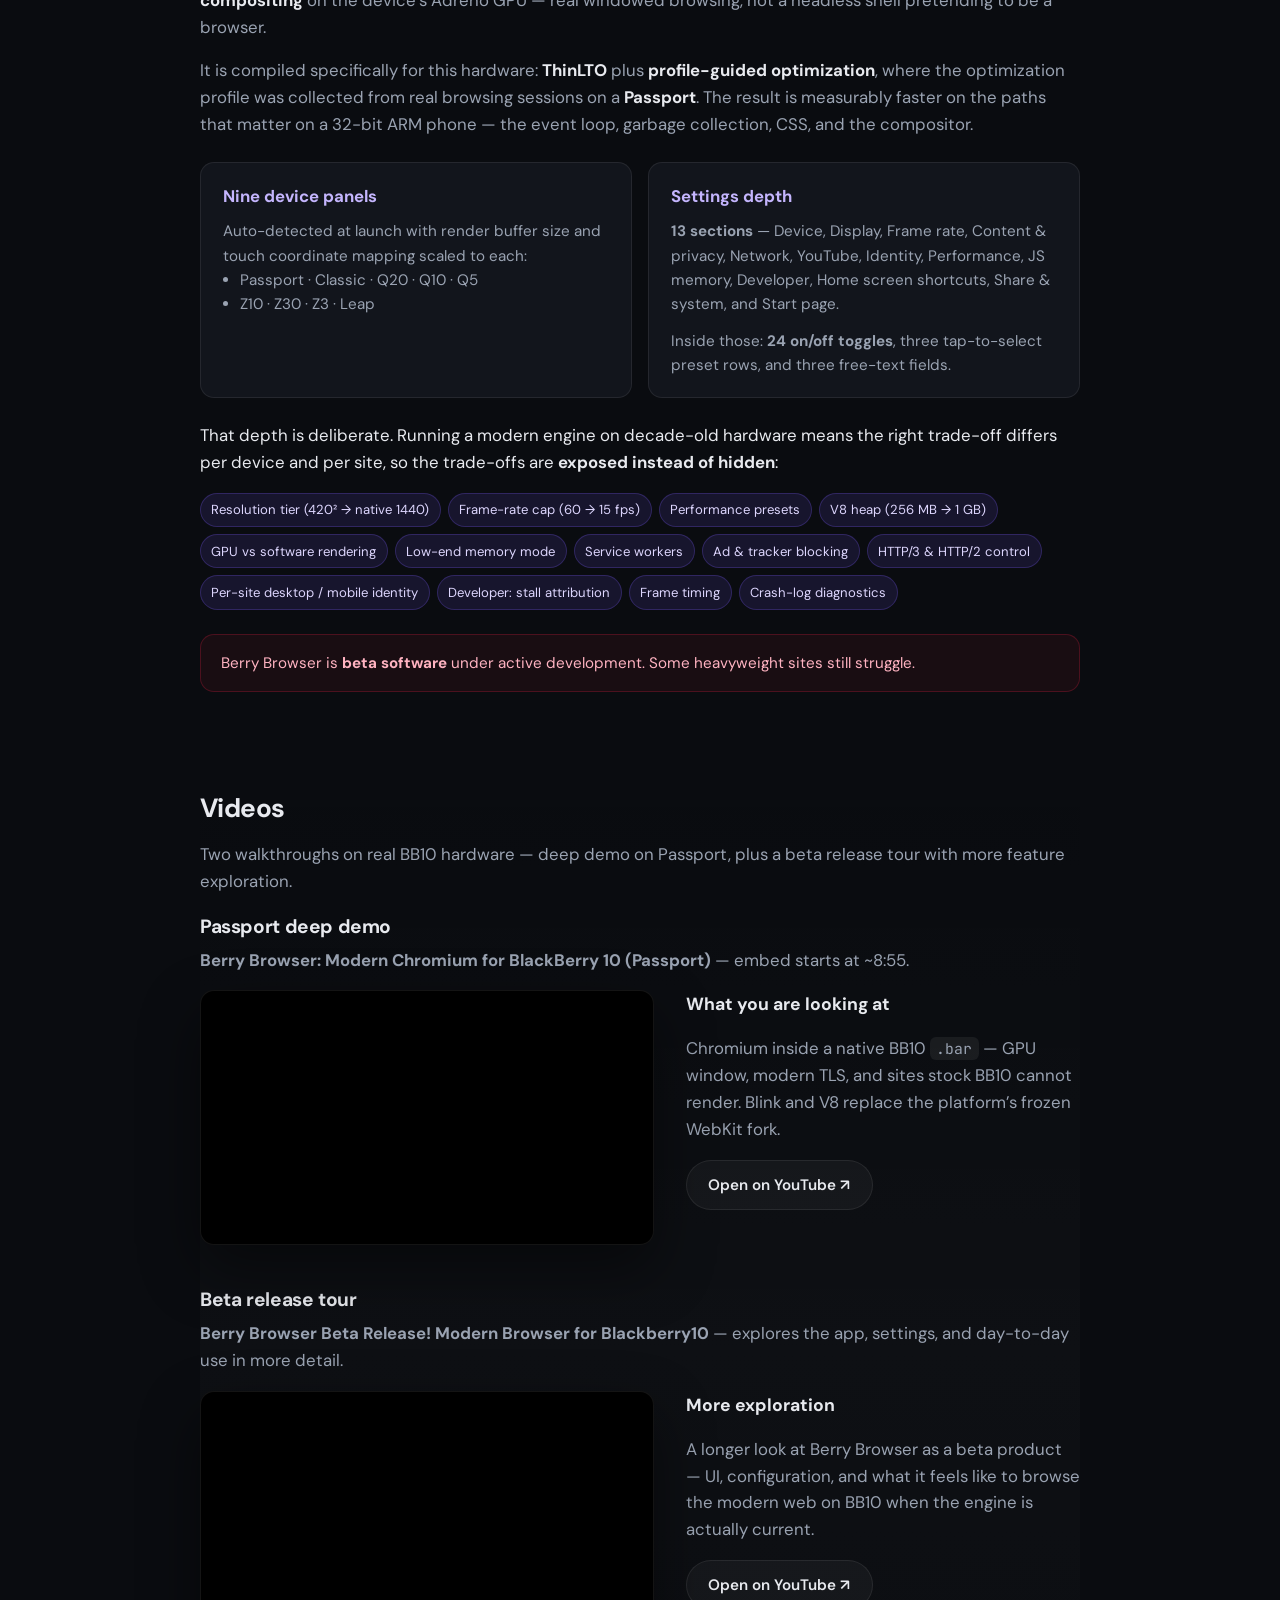
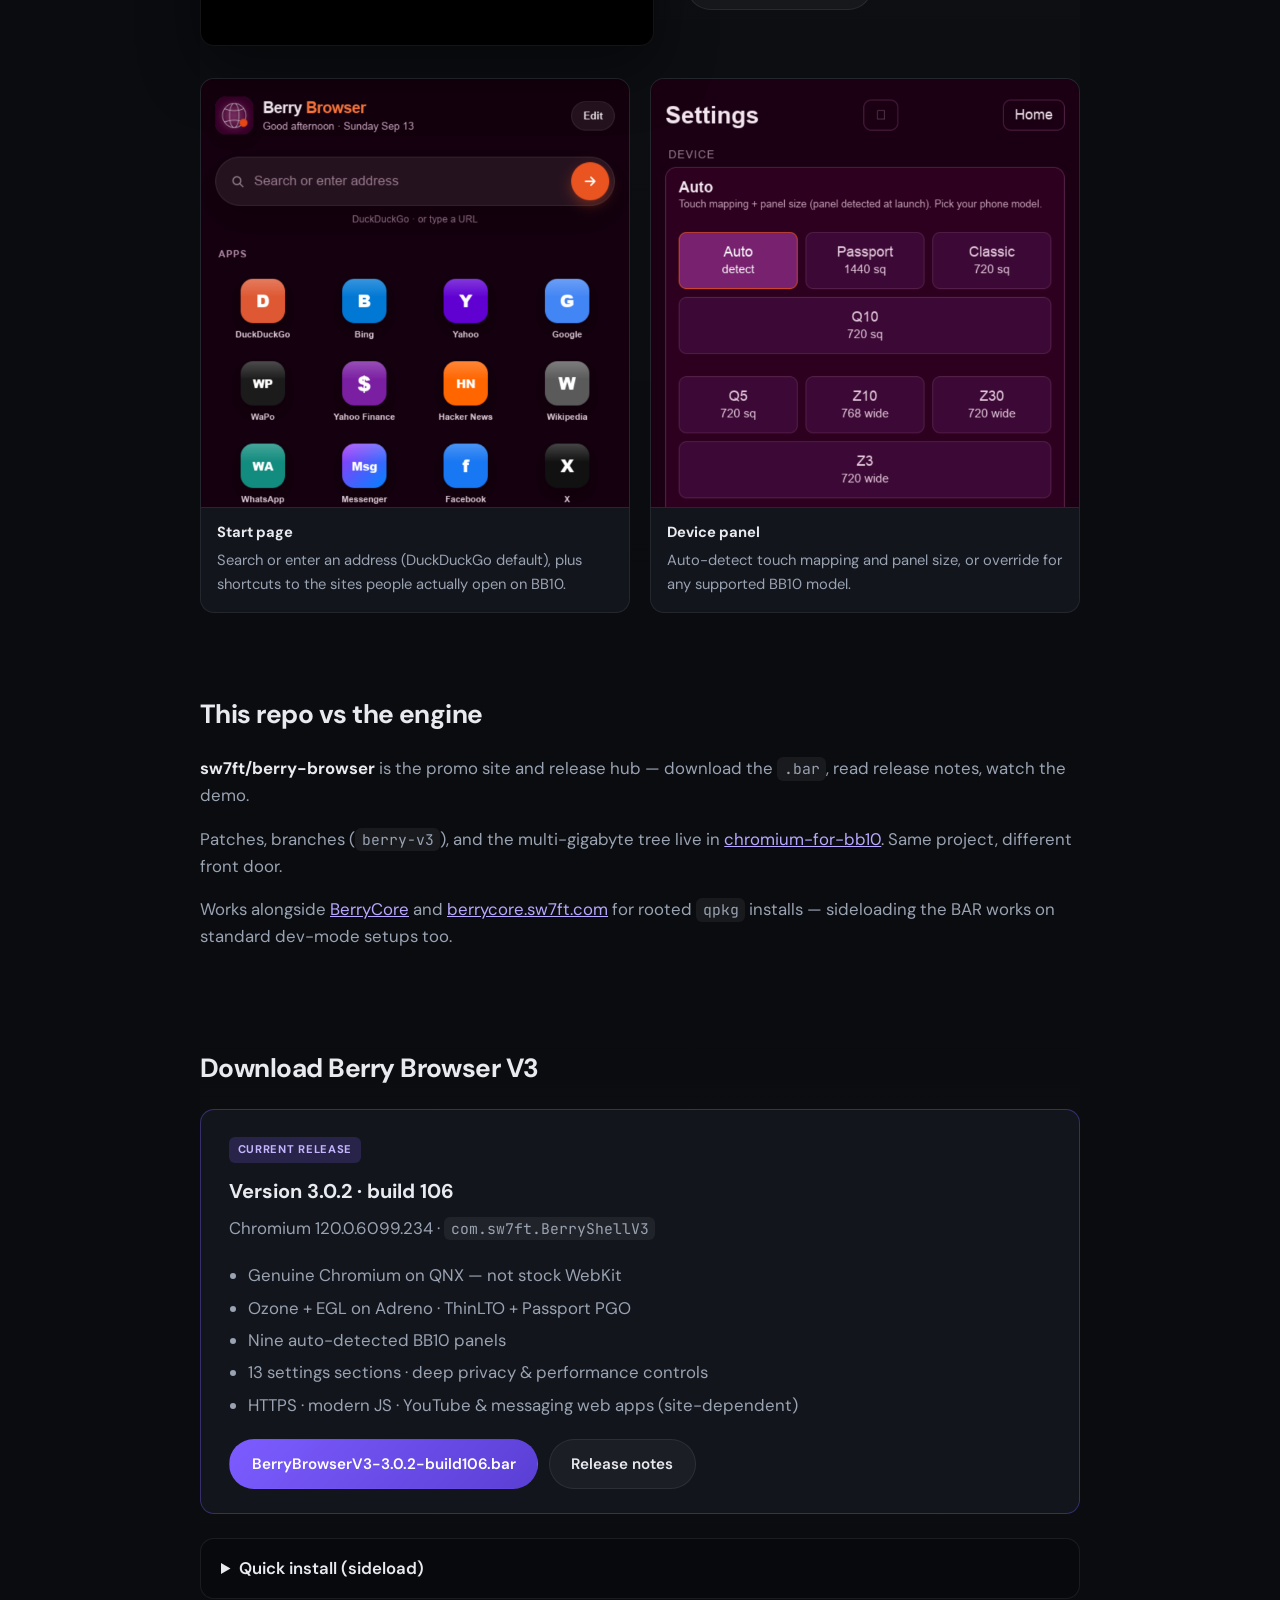
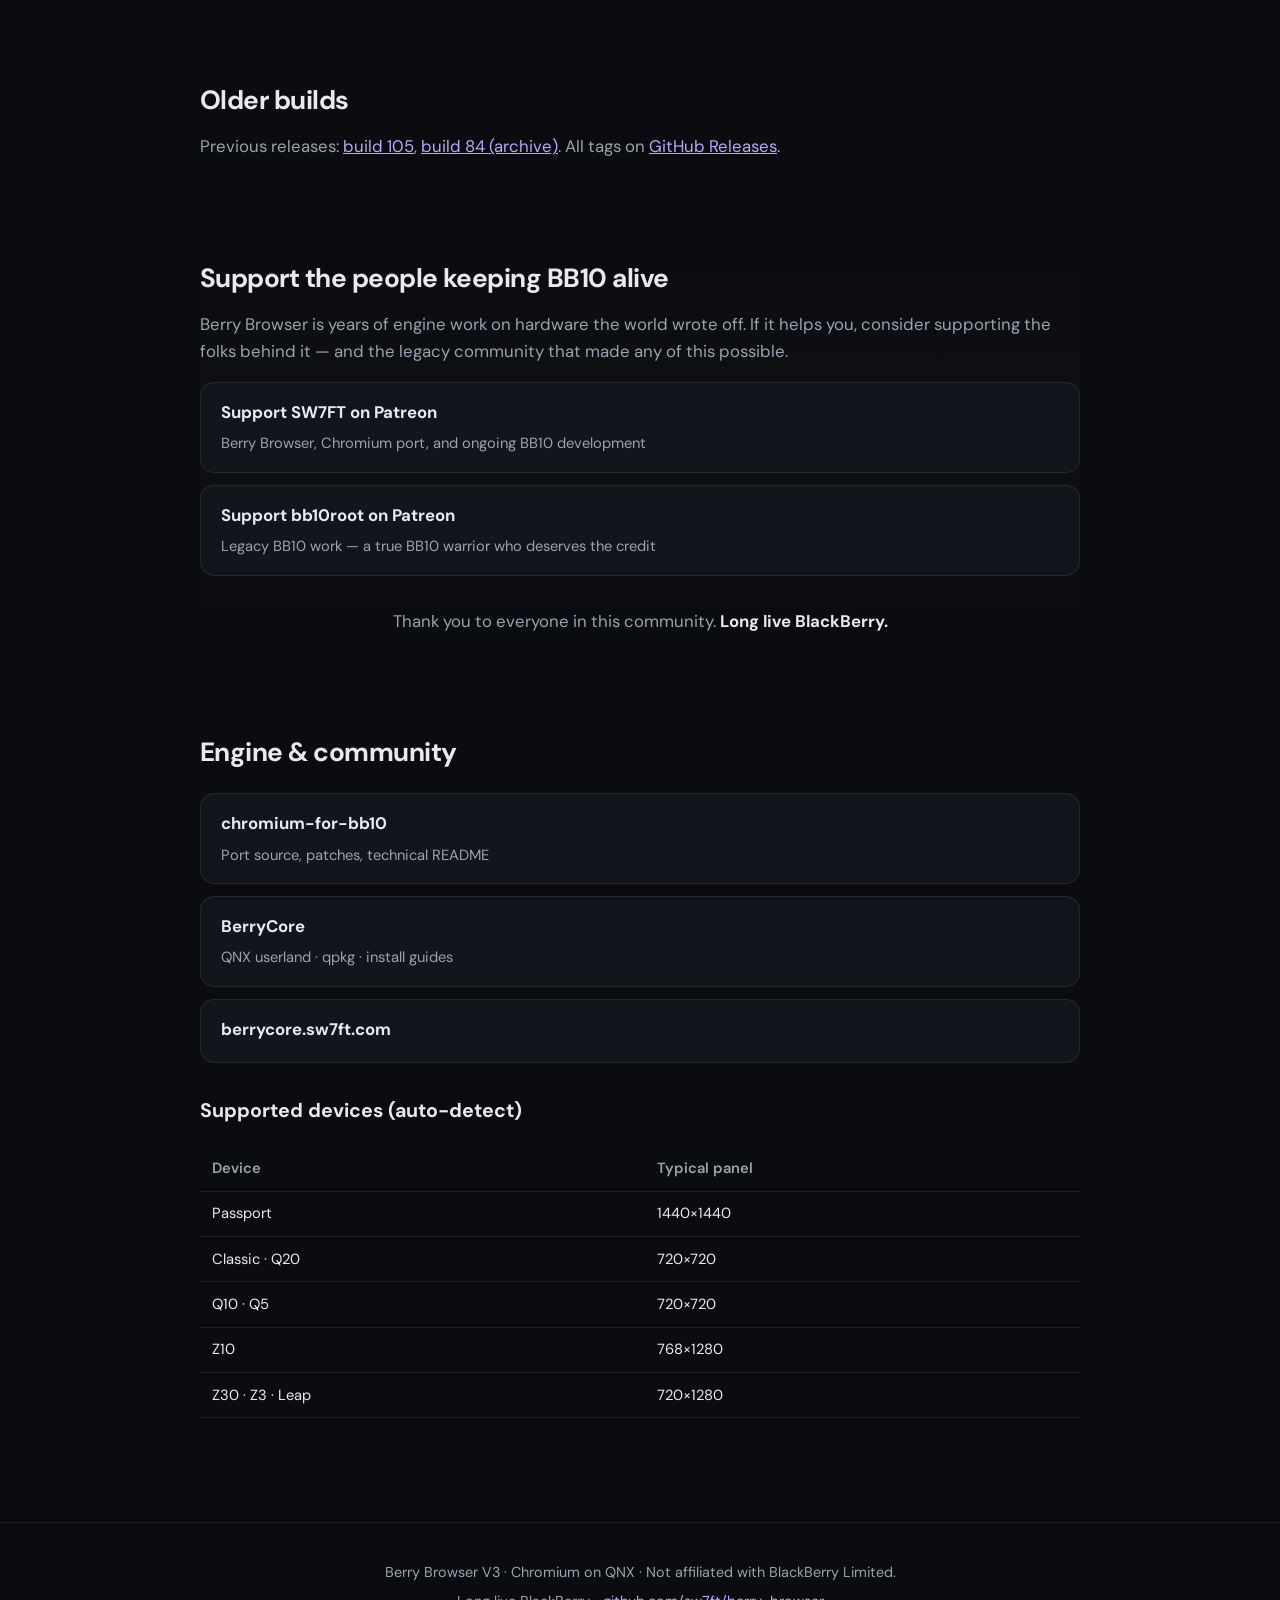
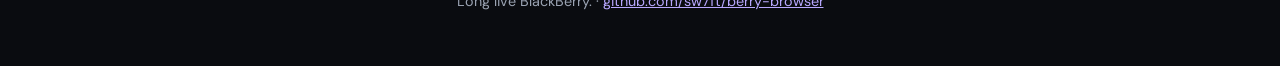
==== commit fd403612: "Add beta release YouTube walkthrough to videos section. Second embed and README link for y1RvJTSL-Ic" ====
--- a/index.html
+++ b/index.html
@@ -125,9 +125,14 @@
 
     <section id="demo" class="panel panel-alt">
       <div class="panel-inner">
-        <h2>See it on a Passport</h2>
+        <h2>Videos</h2>
         <p class="section-intro">
-          <strong>Berry Browser: Modern Chromium for BlackBerry 10 (Passport)</strong> — embed starts at the demo (~8:55).
+          Two walkthroughs on real BB10 hardware — deep demo on Passport, plus a beta release tour with more feature exploration.
+        </p>
+
+        <h3 class="video-heading">Passport deep demo</h3>
+        <p class="section-intro" style="margin-top:-0.5rem">
+          <strong>Berry Browser: Modern Chromium for BlackBerry 10 (Passport)</strong> — embed starts at ~8:55.
         </p>
         <div class="demo-block">
           <div class="video-wrap">
@@ -147,6 +152,32 @@
             </p>
             <p>
               <a class="btn btn-ghost" href="https://www.youtube.com/watch?v=5H_1-b8XfA0&t=535s">Open on YouTube ↗</a>
+            </p>
+          </div>
+        </div>
+
+        <h3 class="video-heading">Beta release tour</h3>
+        <p class="section-intro" style="margin-top:-0.5rem">
+          <strong>Berry Browser Beta Release! Modern Browser for Blackberry10</strong> — explores the app, settings, and day-to-day use in more detail.
+        </p>
+        <div class="demo-block">
+          <div class="video-wrap">
+            <iframe
+              title="Berry Browser beta release tour for BlackBerry 10"
+              src="https://www.youtube.com/embed/y1RvJTSL-Ic"
+              allow="accelerometer; autoplay; clipboard-write; encrypted-media; gyroscope; picture-in-picture; web-share"
+              allowfullscreen
+              loading="lazy"
+              referrerpolicy="strict-origin-when-cross-origin"></iframe>
+          </div>
+          <div class="demo-copy prose">
+            <h3>More exploration</h3>
+            <p>
+              A longer look at Berry Browser as a beta product — UI, configuration, and what it feels like to browse
+              the modern web on BB10 when the engine is actually current.
+            </p>
+            <p>
+              <a class="btn btn-ghost" href="https://www.youtube.com/watch?v=y1RvJTSL-Ic">Open on YouTube ↗</a>
             </p>
           </div>
         </div>
--- a/assets/style.css
+++ b/assets/style.css
@@ -323,6 +323,13 @@
 }
 .demo-copy h3:first-child { margin-top: 0; }
 
+.video-heading {
+  margin: 2.5rem 0 0.75rem;
+  font-size: 1.2rem;
+  letter-spacing: -0.02em;
+}
+.video-heading:first-of-type { margin-top: 0; }
+
 .screenshot-grid {
   display: grid;
   gap: 1.25rem;
